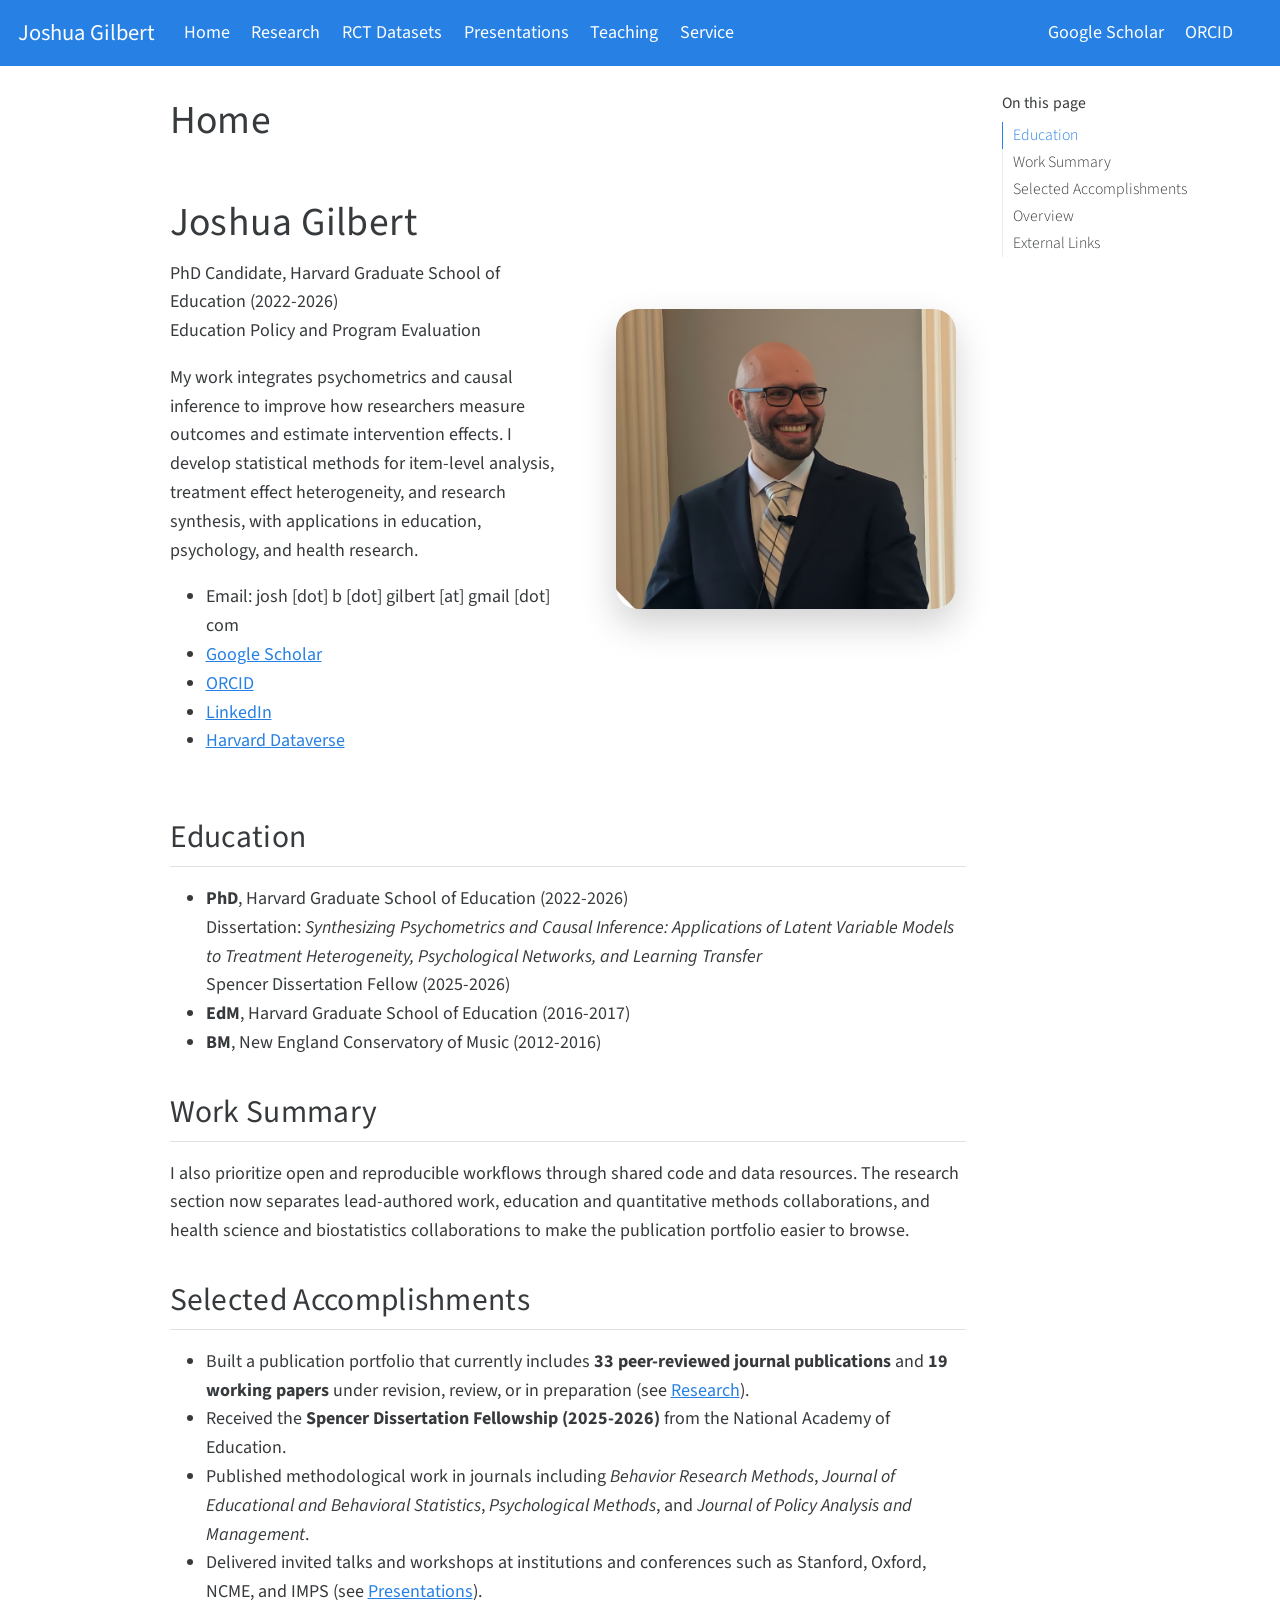
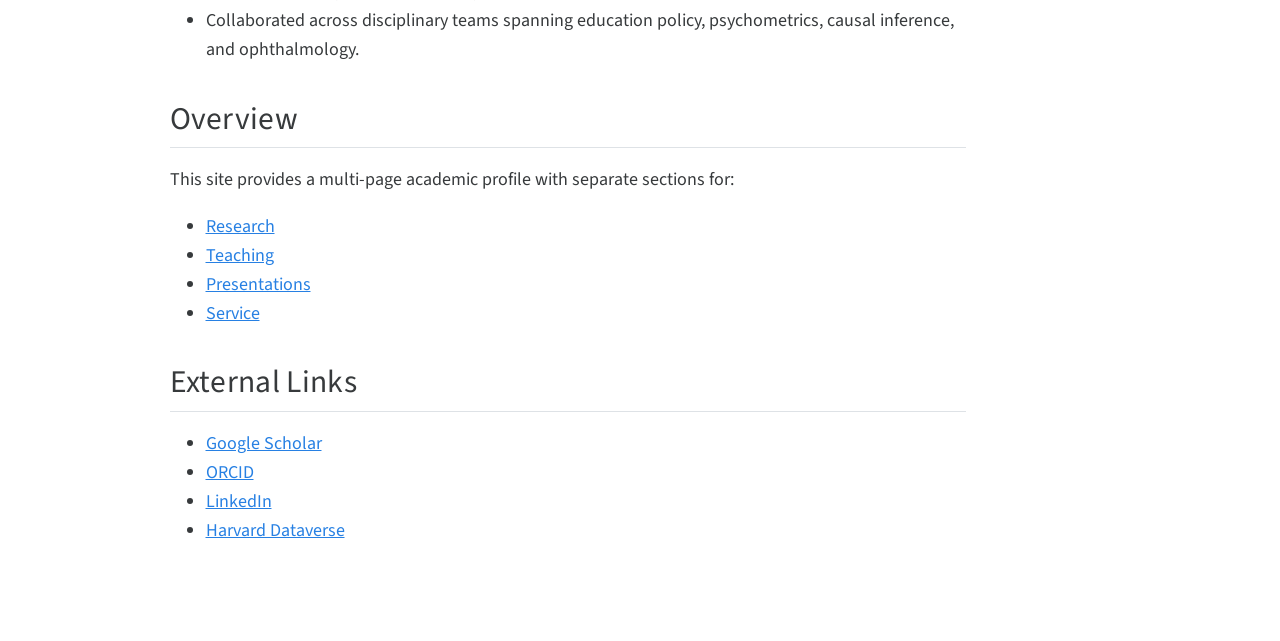
==== docs/index.html @ a5e4c6ed "Update publications page and scholar metrics" ====
<!DOCTYPE html>
<html xmlns="http://www.w3.org/1999/xhtml" lang="en" xml:lang="en"><head>

<meta charset="utf-8">
<meta name="generator" content="quarto-1.0.37">

<meta name="viewport" content="width=device-width, initial-scale=1.0, user-scalable=yes">


<title>Joshua Gilbert - Home</title>
<style>
code{white-space: pre-wrap;}
span.smallcaps{font-variant: small-caps;}
span.underline{text-decoration: underline;}
div.column{display: inline-block; vertical-align: top; width: 50%;}
div.hanging-indent{margin-left: 1.5em; text-indent: -1.5em;}
ul.task-list{list-style: none;}
</style>


<script src="site_libs/quarto-nav/quarto-nav.js"></script>
<script src="site_libs/quarto-nav/headroom.min.js"></script>
<script src="site_libs/clipboard/clipboard.min.js"></script>
<script src="site_libs/quarto-search/autocomplete.umd.js"></script>
<script src="site_libs/quarto-search/fuse.min.js"></script>
<script src="site_libs/quarto-search/quarto-search.js"></script>
<meta name="quarto:offset" content="./">
<script src="site_libs/quarto-html/quarto.js"></script>
<script src="site_libs/quarto-html/popper.min.js"></script>
<script src="site_libs/quarto-html/tippy.umd.min.js"></script>
<script src="site_libs/quarto-html/anchor.min.js"></script>
<link href="site_libs/quarto-html/tippy.css" rel="stylesheet">
<link href="site_libs/quarto-html/quarto-syntax-highlighting.css" rel="stylesheet" id="quarto-text-highlighting-styles">
<script src="site_libs/bootstrap/bootstrap.min.js"></script>
<link href="site_libs/bootstrap/bootstrap-icons.css" rel="stylesheet">
<link href="site_libs/bootstrap/bootstrap.min.css" rel="stylesheet" id="quarto-bootstrap" data-mode="light">
<script id="quarto-search-options" type="application/json">{
  "location": "navbar",
  "copy-button": false,
  "collapse-after": 3,
  "panel-placement": "end",
  "type": "overlay",
  "limit": 20,
  "language": {
    "search-no-results-text": "No results",
    "search-matching-documents-text": "matching documents",
    "search-copy-link-title": "Copy link to search",
    "search-hide-matches-text": "Hide additional matches",
    "search-more-match-text": "more match in this document",
    "search-more-matches-text": "more matches in this document",
    "search-clear-button-title": "Clear",
    "search-detached-cancel-button-title": "Cancel",
    "search-submit-button-title": "Submit"
  }
}</script>


<link rel="stylesheet" href="styles.css">
</head>

<body class="nav-fixed">

<div id="quarto-search-results"></div>
  <header id="quarto-header" class="headroom fixed-top">
    <nav class="navbar navbar-expand-lg navbar-dark ">
      <div class="navbar-container container-fluid">
      <a class="navbar-brand" href="./index.html">
    <span class="navbar-title">Joshua Gilbert</span>
  </a>
          <button class="navbar-toggler" type="button" data-bs-toggle="collapse" data-bs-target="#navbarCollapse" aria-controls="navbarCollapse" aria-expanded="false" aria-label="Toggle navigation" onclick="if (window.quartoToggleHeadroom) { window.quartoToggleHeadroom(); }">
  <span class="navbar-toggler-icon"></span>
</button>
          <div class="collapse navbar-collapse" id="navbarCollapse">
            <ul class="navbar-nav navbar-nav-scroll me-auto">
  <li class="nav-item">
    <a class="nav-link active" href="./index.html" aria-current="page">Home</a>
  </li>  
  <li class="nav-item">
    <a class="nav-link" href="./research.html">Research</a>
  </li>  
  <li class="nav-item">
    <a class="nav-link" href="./rct-datasets.html">RCT Datasets</a>
  </li>  
  <li class="nav-item">
    <a class="nav-link" href="./presentations.html">Presentations</a>
  </li>  
  <li class="nav-item">
    <a class="nav-link" href="./teaching.html">Teaching</a>
  </li>  
  <li class="nav-item">
    <a class="nav-link" href="./service.html">Service</a>
  </li>  
</ul>
            <ul class="navbar-nav navbar-nav-scroll ms-auto">
  <li class="nav-item">
    <a class="nav-link" href="https://scholar.google.com/citations?user=OCdG4IgAAAAJ&amp;hl=en">Google Scholar</a>
  </li>  
  <li class="nav-item">
    <a class="nav-link" href="https://orcid.org/0000-0003-3496-2710">ORCID</a>
  </li>  
</ul>
              <div id="quarto-search" class="" title="Search"></div>
          </div> <!-- /navcollapse -->
      </div> <!-- /container-fluid -->
    </nav>
</header>
<!-- content -->
<div id="quarto-content" class="quarto-container page-columns page-rows-contents page-layout-article page-navbar">
<!-- sidebar -->
<!-- margin-sidebar -->
    <div id="quarto-margin-sidebar" class="sidebar margin-sidebar">
        <nav id="TOC" role="doc-toc">
    <h2 id="toc-title">On this page</h2>
   
  <ul>
  <li><a href="#education" id="toc-education" class="nav-link active" data-scroll-target="#education">Education</a></li>
  <li><a href="#work-summary" id="toc-work-summary" class="nav-link" data-scroll-target="#work-summary">Work Summary</a></li>
  <li><a href="#selected-accomplishments" id="toc-selected-accomplishments" class="nav-link" data-scroll-target="#selected-accomplishments">Selected Accomplishments</a></li>
  <li><a href="#overview" id="toc-overview" class="nav-link" data-scroll-target="#overview">Overview</a></li>
  <li><a href="#external-links" id="toc-external-links" class="nav-link" data-scroll-target="#external-links">External Links</a></li>
  </ul>
</nav>
    </div>
<!-- main -->
<main class="content" id="quarto-document-content">

<header id="title-block-header" class="quarto-title-block default">
<div class="quarto-title">
<h1 class="title">Home</h1>
</div>



<div class="quarto-title-meta">

    
    
  </div>
  

</header>

<div class="home-hero">
<section id="joshua-gilbert" class="level1 home-hero-copy">
<h1>Joshua Gilbert</h1>
<p>PhD Candidate, Harvard Graduate School of Education (2022-2026)<br>
Education Policy and Program Evaluation</p>
<p>My work integrates psychometrics and causal inference to improve how researchers measure outcomes and estimate intervention effects. I develop statistical methods for item-level analysis, treatment effect heterogeneity, and research synthesis, with applications in education, psychology, and health research.</p>
<ul>
<li>Email: josh [dot] b [dot] gilbert [at] gmail [dot] com</li>
<li><a href="https://scholar.google.com/citations?user=OCdG4IgAAAAJ&amp;hl=en">Google Scholar</a></li>
<li><a href="https://orcid.org/0000-0003-3496-2710">ORCID</a></li>
<li><a href="https://www.linkedin.com/in/josh-b-gilbert/">LinkedIn</a></li>
<li><a href="https://dataverse.harvard.edu/dataverse/josh_gilbert/">Harvard Dataverse</a></li>
</ul>
</section>
<div class="home-hero-photo">
<p><img src="pictures/JG%20Headshot%202026%20AI.png" class="img-fluid" alt="Portrait of Joshua Gilbert"></p>
</div>
</div>
<section id="education" class="level2">
<h2 class="anchored" data-anchor-id="education">Education</h2>
<ul>
<li><strong>PhD</strong>, Harvard Graduate School of Education (2022-2026)<br>
Dissertation: <em>Synthesizing Psychometrics and Causal Inference: Applications of Latent Variable Models to Treatment Heterogeneity, Psychological Networks, and Learning Transfer</em><br>
Spencer Dissertation Fellow (2025-2026)</li>
<li><strong>EdM</strong>, Harvard Graduate School of Education (2016-2017)</li>
<li><strong>BM</strong>, New England Conservatory of Music (2012-2016)</li>
</ul>
</section>
<section id="work-summary" class="level2">
<h2 class="anchored" data-anchor-id="work-summary">Work Summary</h2>
<p>I also prioritize open and reproducible workflows through shared code and data resources. The research section now separates lead-authored work, education and quantitative methods collaborations, and health science and biostatistics collaborations to make the publication portfolio easier to browse.</p>
</section>
<section id="selected-accomplishments" class="level2">
<h2 class="anchored" data-anchor-id="selected-accomplishments">Selected Accomplishments</h2>
<ul>
<li>Built a publication portfolio that currently includes <strong>33 peer-reviewed journal publications</strong> and <strong>19 working papers</strong> under revision, review, or in preparation (see <a href="./research.html">Research</a>).</li>
<li>Received the <strong>Spencer Dissertation Fellowship (2025-2026)</strong> from the National Academy of Education.</li>
<li>Published methodological work in journals including <em>Behavior Research Methods</em>, <em>Journal of Educational and Behavioral Statistics</em>, <em>Psychological Methods</em>, and <em>Journal of Policy Analysis and Management</em>.</li>
<li>Delivered invited talks and workshops at institutions and conferences such as Stanford, Oxford, NCME, and IMPS (see <a href="./presentations.html">Presentations</a>).</li>
<li>Collaborated across disciplinary teams spanning education policy, psychometrics, causal inference, and ophthalmology.</li>
</ul>
</section>
<section id="overview" class="level2">
<h2 class="anchored" data-anchor-id="overview">Overview</h2>
<p>This site provides a multi-page academic profile with separate sections for:</p>
<ul>
<li><a href="./research.html">Research</a></li>
<li><a href="./teaching.html">Teaching</a></li>
<li><a href="./presentations.html">Presentations</a></li>
<li><a href="./service.html">Service</a></li>
</ul>
</section>
<section id="external-links" class="level2">
<h2 class="anchored" data-anchor-id="external-links">External Links</h2>
<ul>
<li><a href="https://scholar.google.com/citations?user=OCdG4IgAAAAJ&amp;hl=en">Google Scholar</a></li>
<li><a href="https://orcid.org/0000-0003-3496-2710">ORCID</a></li>
<li><a href="https://www.linkedin.com/in/josh-b-gilbert/">LinkedIn</a></li>
<li><a href="https://dataverse.harvard.edu/dataverse/josh_gilbert/">Harvard Dataverse</a></li>
</ul>


</section>

</main> <!-- /main -->
<script id="quarto-html-after-body" type="application/javascript">
window.document.addEventListener("DOMContentLoaded", function (event) {
  const toggleBodyColorMode = (bsSheetEl) => {
    const mode = bsSheetEl.getAttribute("data-mode");
    const bodyEl = window.document.querySelector("body");
    if (mode === "dark") {
      bodyEl.classList.add("quarto-dark");
      bodyEl.classList.remove("quarto-light");
    } else {
      bodyEl.classList.add("quarto-light");
      bodyEl.classList.remove("quarto-dark");
    }
  }
  const toggleBodyColorPrimary = () => {
    const bsSheetEl = window.document.querySelector("link#quarto-bootstrap");
    if (bsSheetEl) {
      toggleBodyColorMode(bsSheetEl);
    }
  }
  toggleBodyColorPrimary();  
  const icon = "";
  const anchorJS = new window.AnchorJS();
  anchorJS.options = {
    placement: 'right',
    icon: icon
  };
  anchorJS.add('.anchored');
  const clipboard = new window.ClipboardJS('.code-copy-button', {
    target: function(trigger) {
      return trigger.previousElementSibling;
    }
  });
  clipboard.on('success', function(e) {
    // button target
    const button = e.trigger;
    // don't keep focus
    button.blur();
    // flash "checked"
    button.classList.add('code-copy-button-checked');
    var currentTitle = button.getAttribute("title");
    button.setAttribute("title", "Copied!");
    setTimeout(function() {
      button.setAttribute("title", currentTitle);
      button.classList.remove('code-copy-button-checked');
    }, 1000);
    // clear code selection
    e.clearSelection();
  });
  function tippyHover(el, contentFn) {
    const config = {
      allowHTML: true,
      content: contentFn,
      maxWidth: 500,
      delay: 100,
      arrow: false,
      appendTo: function(el) {
          return el.parentElement;
      },
      interactive: true,
      interactiveBorder: 10,
      theme: 'quarto',
      placement: 'bottom-start'
    };
    window.tippy(el, config); 
  }
  const noterefs = window.document.querySelectorAll('a[role="doc-noteref"]');
  for (var i=0; i<noterefs.length; i++) {
    const ref = noterefs[i];
    tippyHover(ref, function() {
      let href = ref.getAttribute('href');
      try { href = new URL(href).hash; } catch {}
      const id = href.replace(/^#\/?/, "");
      const note = window.document.getElementById(id);
      return note.innerHTML;
    });
  }
  var bibliorefs = window.document.querySelectorAll('a[role="doc-biblioref"]');
  for (var i=0; i<bibliorefs.length; i++) {
    const ref = bibliorefs[i];
    const cites = ref.parentNode.getAttribute('data-cites').split(' ');
    tippyHover(ref, function() {
      var popup = window.document.createElement('div');
      cites.forEach(function(cite) {
        var citeDiv = window.document.createElement('div');
        citeDiv.classList.add('hanging-indent');
        citeDiv.classList.add('csl-entry');
        var biblioDiv = window.document.getElementById('ref-' + cite);
        if (biblioDiv) {
          citeDiv.innerHTML = biblioDiv.innerHTML;
        }
        popup.appendChild(citeDiv);
      });
      return popup.innerHTML;
    });
  }
});
</script>
</div> <!-- /content -->



</body></html>
---- docs/site_libs/quarto-html/tippy.css ----
.tippy-box[data-animation=fade][data-state=hidden]{opacity:0}[data-tippy-root]{max-width:calc(100vw - 10px)}.tippy-box{position:relative;background-color:#333;color:#fff;border-radius:4px;font-size:14px;line-height:1.4;white-space:normal;outline:0;transition-property:transform,visibility,opacity}.tippy-box[data-placement^=top]>.tippy-arrow{bottom:0}.tippy-box[data-placement^=top]>.tippy-arrow:before{bottom:-7px;left:0;border-width:8px 8px 0;border-top-color:initial;transform-origin:center top}.tippy-box[data-placement^=bottom]>.tippy-arrow{top:0}.tippy-box[data-placement^=bottom]>.tippy-arrow:before{top:-7px;left:0;border-width:0 8px 8px;border-bottom-color:initial;transform-origin:center bottom}.tippy-box[data-placement^=left]>.tippy-arrow{right:0}.tippy-box[data-placement^=left]>.tippy-arrow:before{border-width:8px 0 8px 8px;border-left-color:initial;right:-7px;transform-origin:center left}.tippy-box[data-placement^=right]>.tippy-arrow{left:0}.tippy-box[data-placement^=right]>.tippy-arrow:before{left:-7px;border-width:8px 8px 8px 0;border-right-color:initial;transform-origin:center right}.tippy-box[data-inertia][data-state=visible]{transition-timing-function:cubic-bezier(.54,1.5,.38,1.11)}.tippy-arrow{width:16px;height:16px;color:#333}.tippy-arrow:before{content:"";position:absolute;border-color:transparent;border-style:solid}.tippy-content{position:relative;padding:5px 9px;z-index:1}
---- docs/styles.css ----
body {
  line-height: 1.6;
}

h1, h2, h3 {
  letter-spacing: 0.01em;
}

.home-hero {
  display: grid;
  grid-template-columns: minmax(0, 1.6fr) minmax(240px, 360px);
  gap: 2rem;
  align-items: center;
  margin-bottom: 2.5rem;
}

.home-hero-copy h1 {
  margin-bottom: 0.75rem;
}

.home-hero-photo {
  display: flex;
  justify-content: center;
}

.home-hero-photo img {
  width: 100%;
  max-width: 340px;
  border-radius: 1.25rem;
  box-shadow: 0 16px 36px rgba(0, 0, 0, 0.18);
}

@media (max-width: 768px) {
  .home-hero {
    grid-template-columns: 1fr;
  }

  .home-hero-photo {
    order: -1;
  }
}
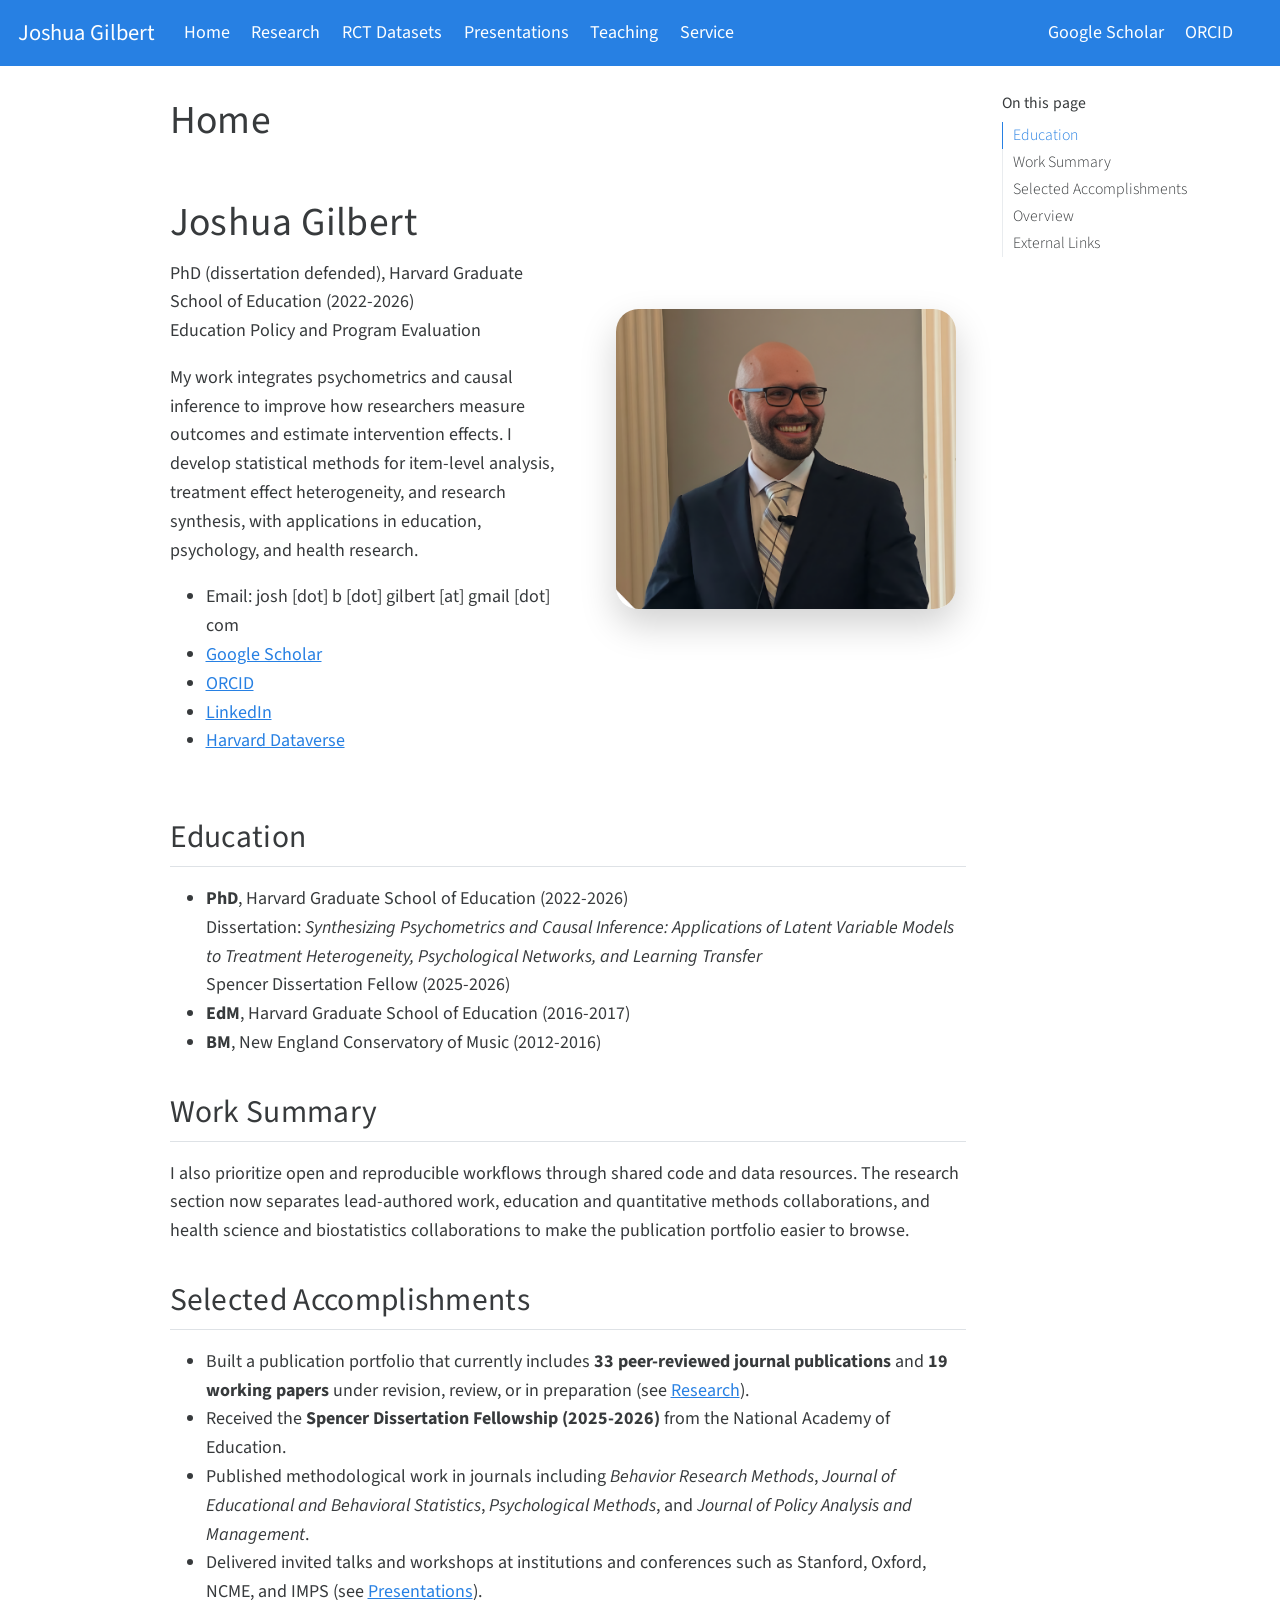
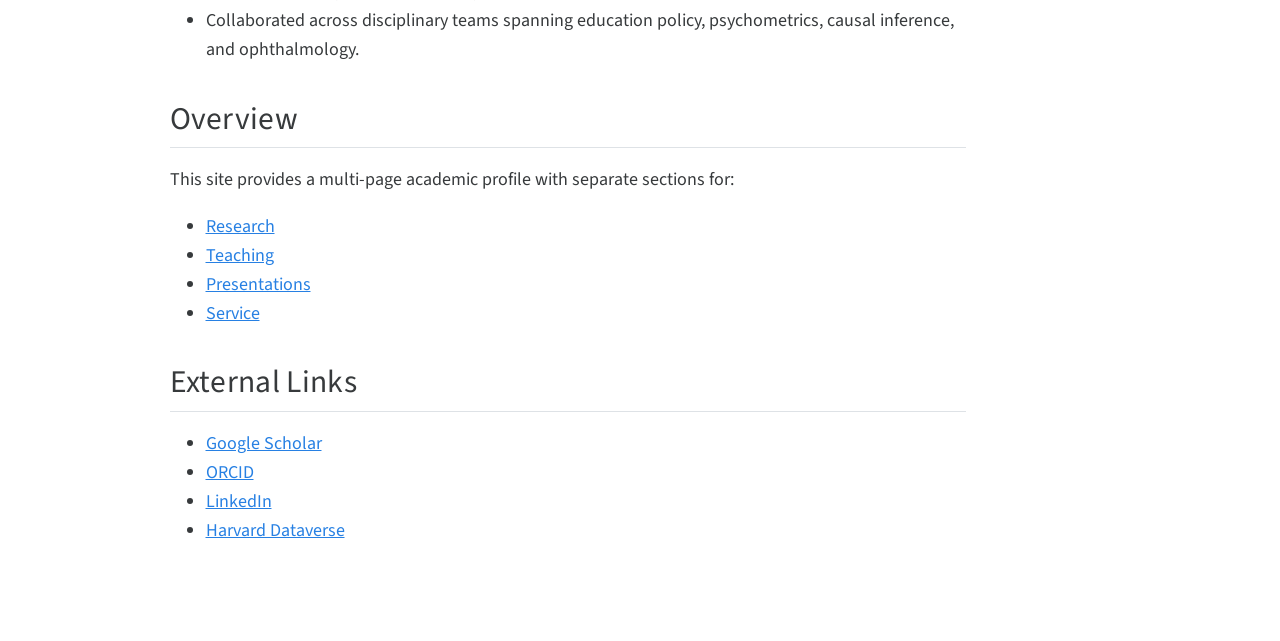
==== commit b24f9928: "Update homepage title after dissertation defense" ====
--- a/docs/index.html
+++ b/docs/index.html
@@ -143,7 +143,7 @@
 <div class="home-hero">
 <section id="joshua-gilbert" class="level1 home-hero-copy">
 <h1>Joshua Gilbert</h1>
-<p>PhD Candidate, Harvard Graduate School of Education (2022-2026)<br>
+<p>PhD (dissertation defended), Harvard Graduate School of Education (2022-2026)<br>
 Education Policy and Program Evaluation</p>
 <p>My work integrates psychometrics and causal inference to improve how researchers measure outcomes and estimate intervention effects. I develop statistical methods for item-level analysis, treatment effect heterogeneity, and research synthesis, with applications in education, psychology, and health research.</p>
 <ul>
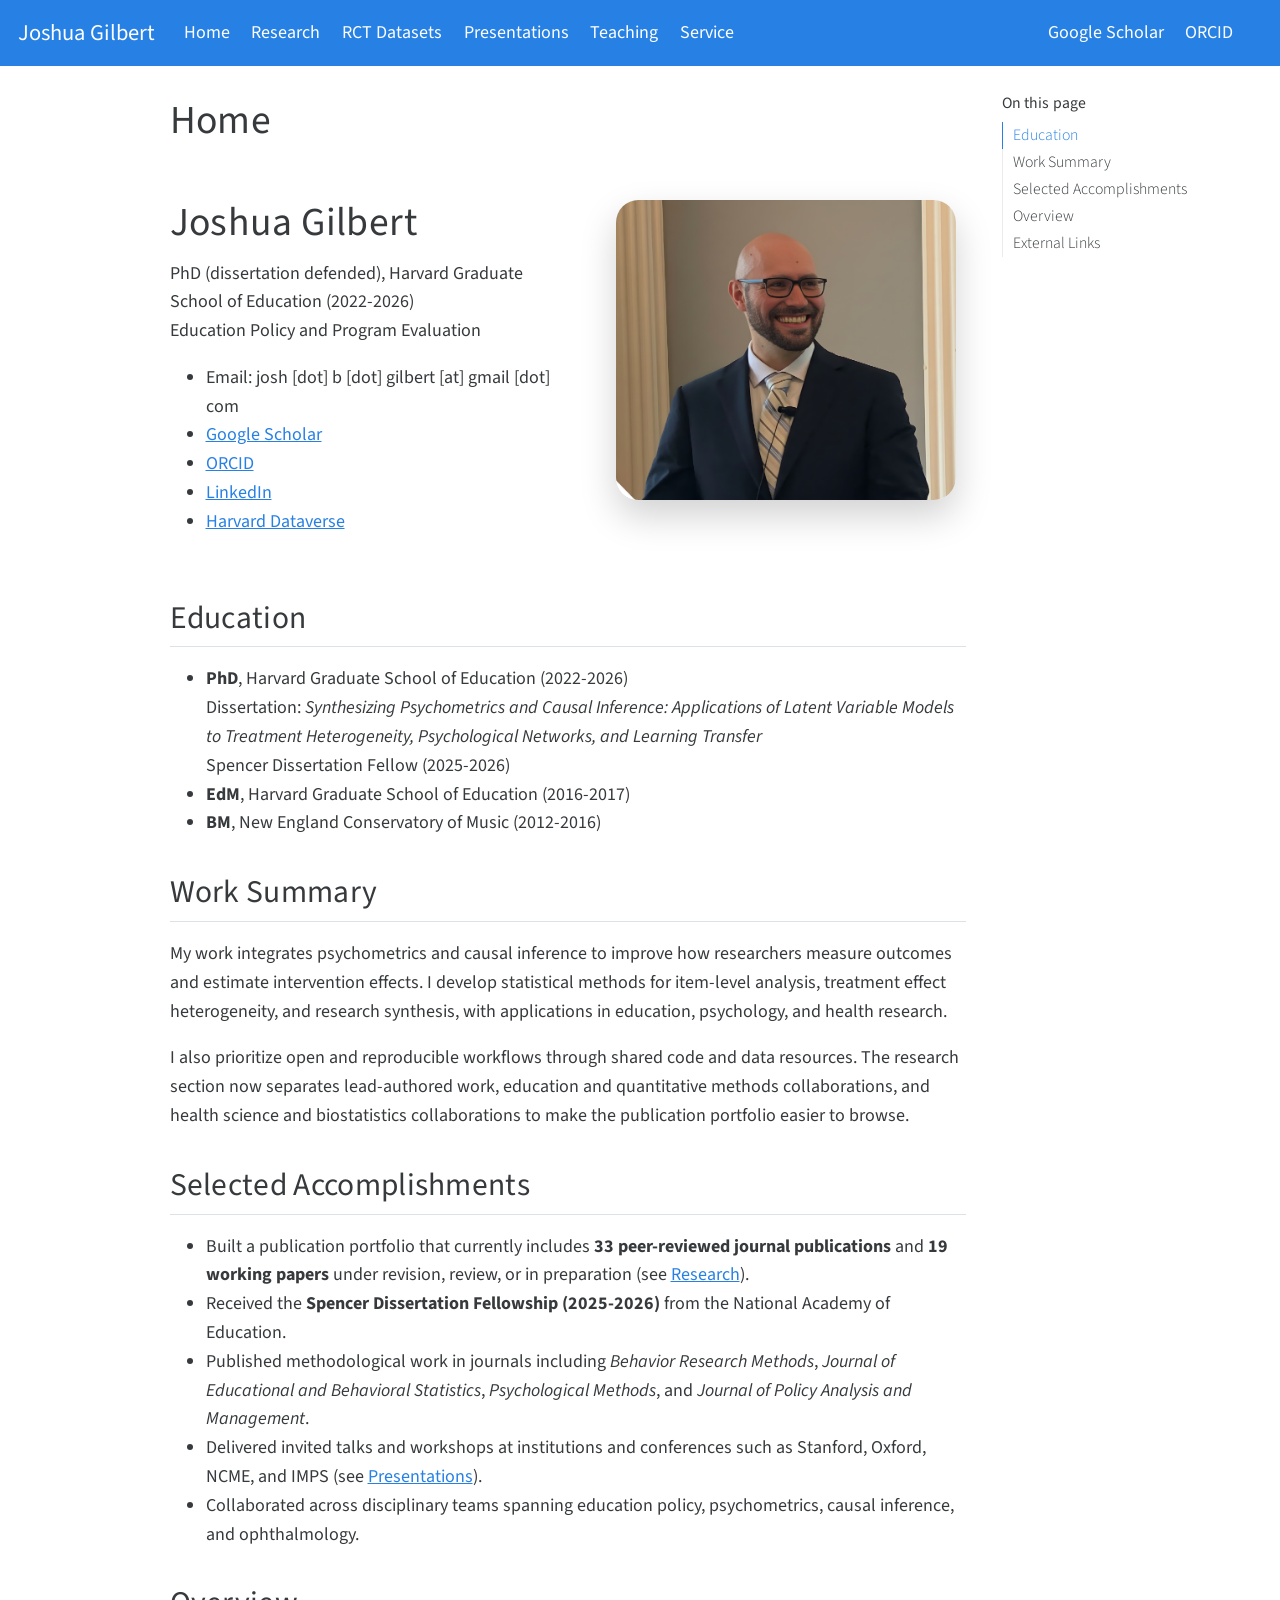
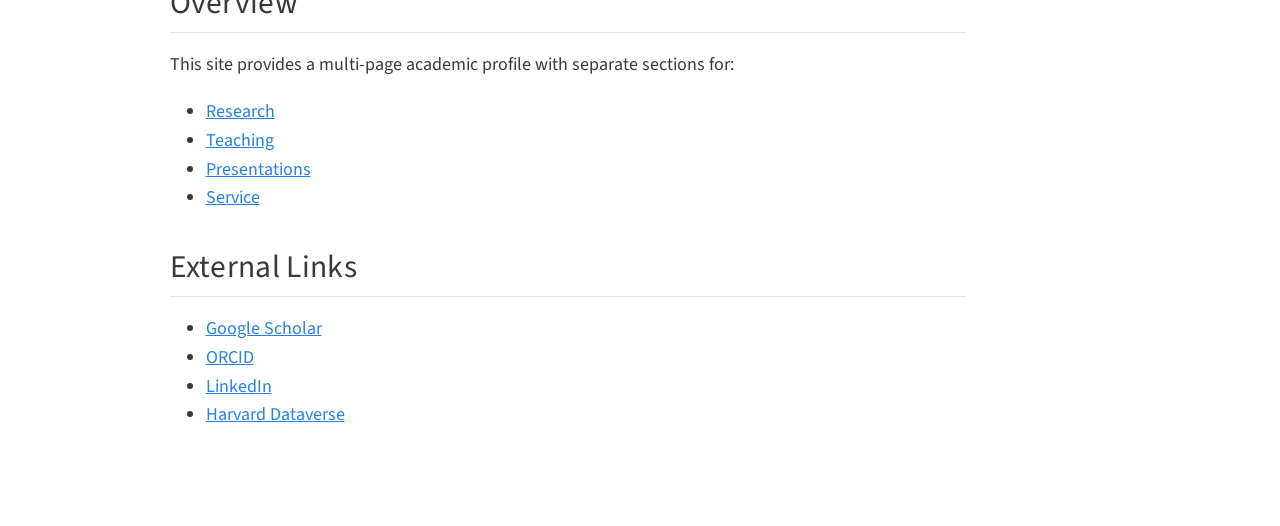
==== commit e4ca7b04: "Sync homepage and service page with CV updates" ====
--- a/docs/index.html
+++ b/docs/index.html
@@ -145,7 +145,6 @@
 <h1>Joshua Gilbert</h1>
 <p>PhD (dissertation defended), Harvard Graduate School of Education (2022-2026)<br>
 Education Policy and Program Evaluation</p>
-<p>My work integrates psychometrics and causal inference to improve how researchers measure outcomes and estimate intervention effects. I develop statistical methods for item-level analysis, treatment effect heterogeneity, and research synthesis, with applications in education, psychology, and health research.</p>
 <ul>
 <li>Email: josh [dot] b [dot] gilbert [at] gmail [dot] com</li>
 <li><a href="https://scholar.google.com/citations?user=OCdG4IgAAAAJ&amp;hl=en">Google Scholar</a></li>
@@ -170,6 +169,7 @@
 </section>
 <section id="work-summary" class="level2">
 <h2 class="anchored" data-anchor-id="work-summary">Work Summary</h2>
+<p>My work integrates psychometrics and causal inference to improve how researchers measure outcomes and estimate intervention effects. I develop statistical methods for item-level analysis, treatment effect heterogeneity, and research synthesis, with applications in education, psychology, and health research.</p>
 <p>I also prioritize open and reproducible workflows through shared code and data resources. The research section now separates lead-authored work, education and quantitative methods collaborations, and health science and biostatistics collaborations to make the publication portfolio easier to browse.</p>
 </section>
 <section id="selected-accomplishments" class="level2">
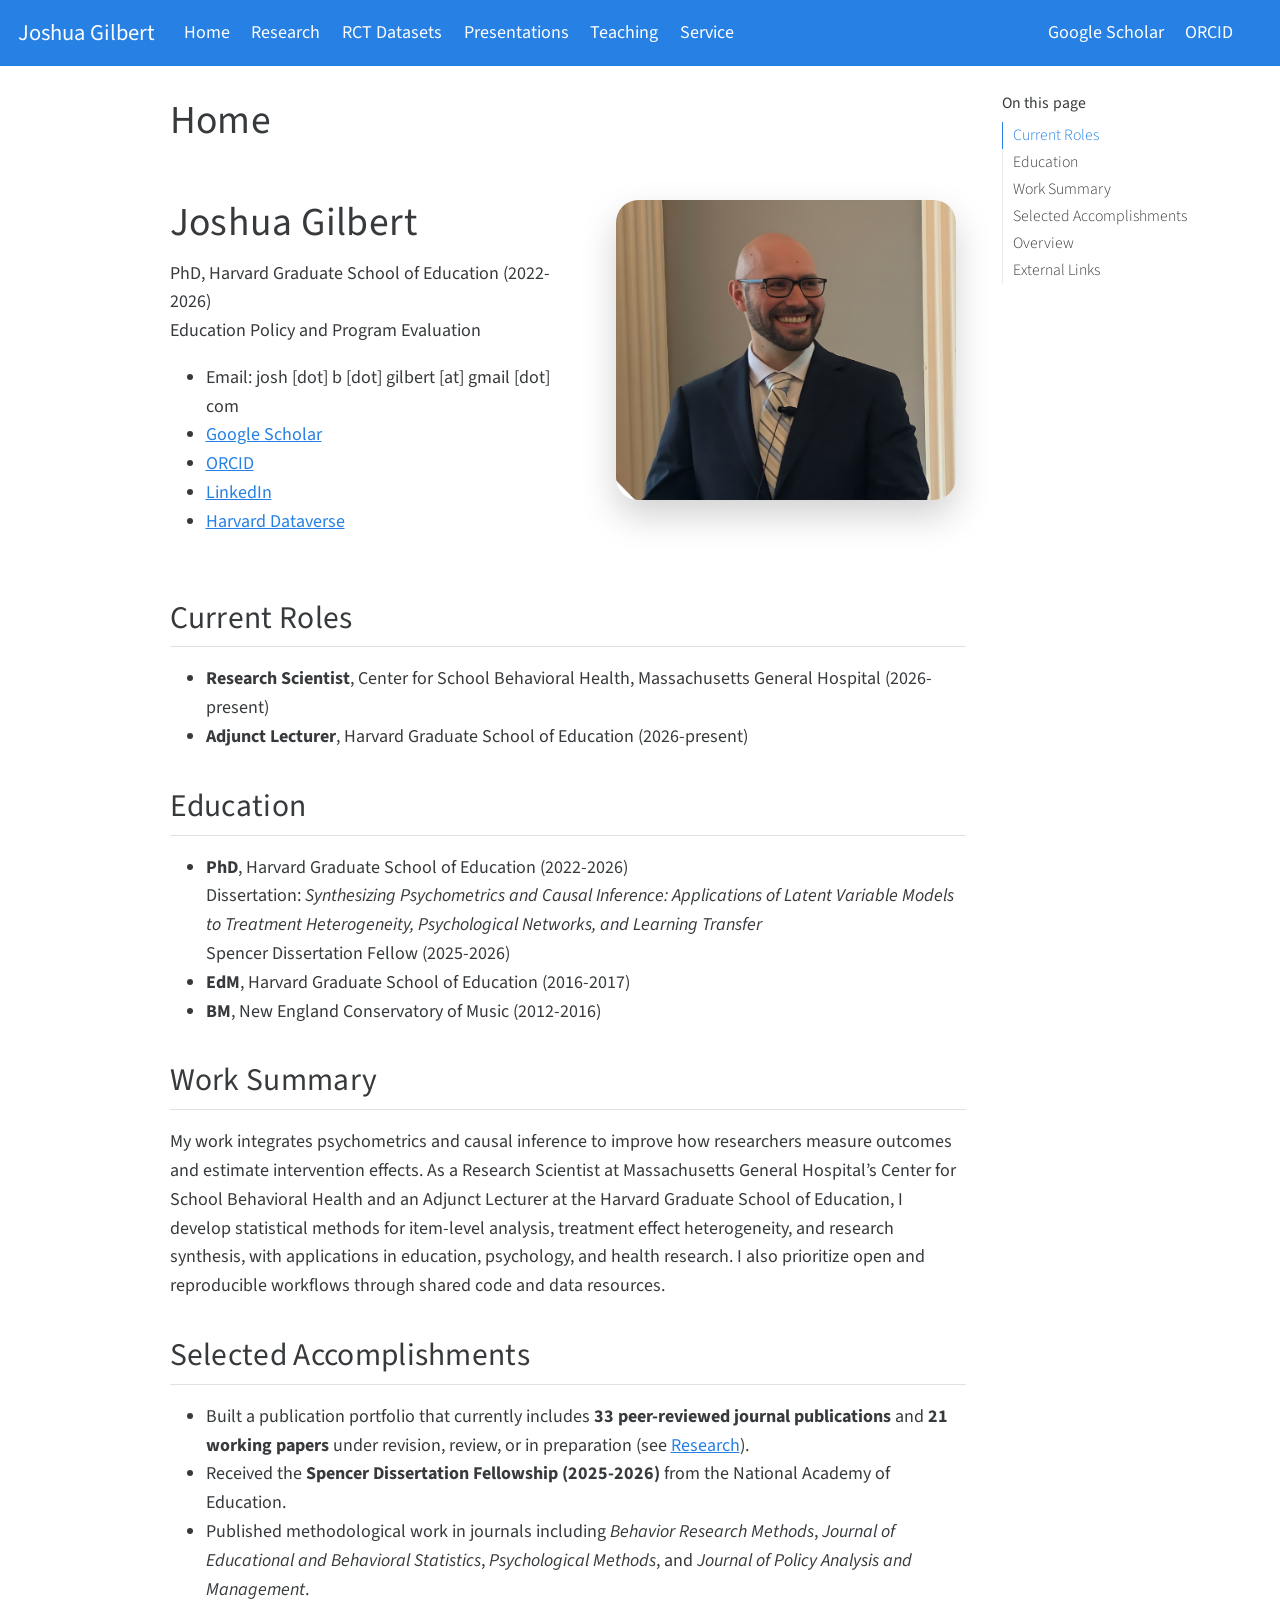
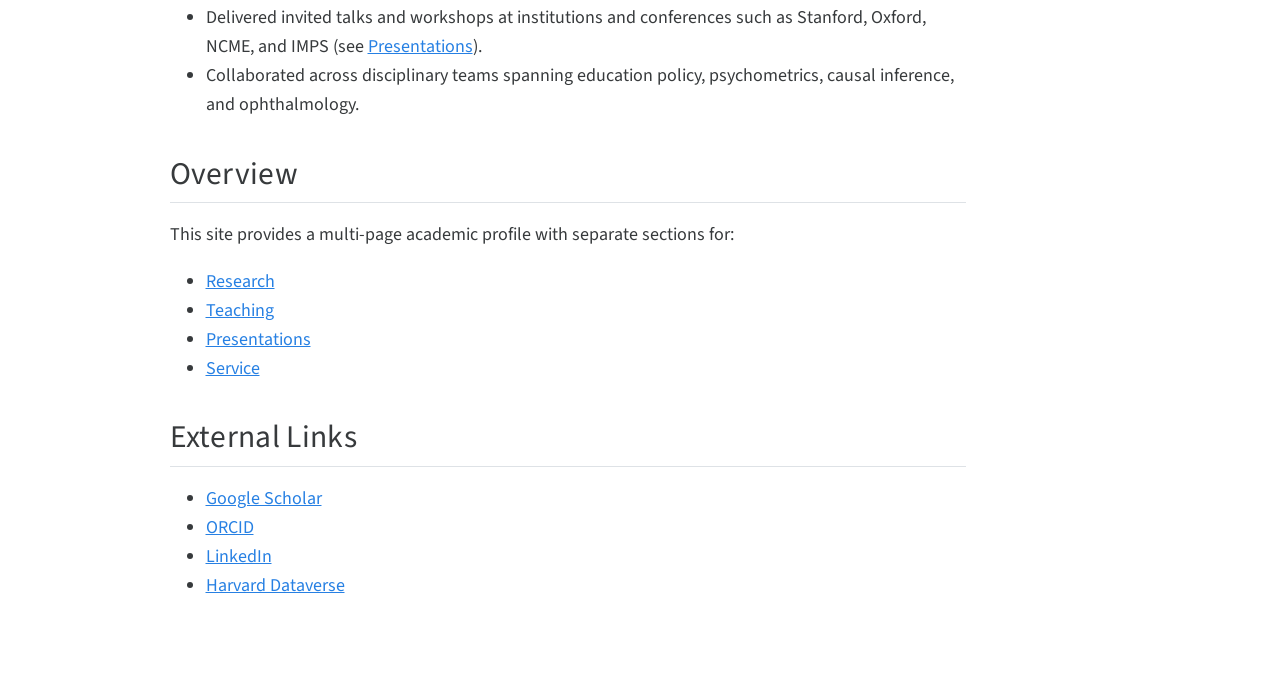
==== commit cc8d2df8: "Update website from CV changes" ====
--- a/docs/index.html
+++ b/docs/index.html
@@ -113,7 +113,8 @@
     <h2 id="toc-title">On this page</h2>
    
   <ul>
-  <li><a href="#education" id="toc-education" class="nav-link active" data-scroll-target="#education">Education</a></li>
+  <li><a href="#current-roles" id="toc-current-roles" class="nav-link active" data-scroll-target="#current-roles">Current Roles</a></li>
+  <li><a href="#education" id="toc-education" class="nav-link" data-scroll-target="#education">Education</a></li>
   <li><a href="#work-summary" id="toc-work-summary" class="nav-link" data-scroll-target="#work-summary">Work Summary</a></li>
   <li><a href="#selected-accomplishments" id="toc-selected-accomplishments" class="nav-link" data-scroll-target="#selected-accomplishments">Selected Accomplishments</a></li>
   <li><a href="#overview" id="toc-overview" class="nav-link" data-scroll-target="#overview">Overview</a></li>
@@ -143,7 +144,7 @@
 <div class="home-hero">
 <section id="joshua-gilbert" class="level1 home-hero-copy">
 <h1>Joshua Gilbert</h1>
-<p>PhD (dissertation defended), Harvard Graduate School of Education (2022-2026)<br>
+<p>PhD, Harvard Graduate School of Education (2022-2026)<br>
 Education Policy and Program Evaluation</p>
 <ul>
 <li>Email: josh [dot] b [dot] gilbert [at] gmail [dot] com</li>
@@ -157,6 +158,13 @@
 <p><img src="pictures/JG%20Headshot%202026%20AI.png" class="img-fluid" alt="Portrait of Joshua Gilbert"></p>
 </div>
 </div>
+<section id="current-roles" class="level2">
+<h2 class="anchored" data-anchor-id="current-roles">Current Roles</h2>
+<ul>
+<li><strong>Research Scientist</strong>, Center for School Behavioral Health, Massachusetts General Hospital (2026-present)</li>
+<li><strong>Adjunct Lecturer</strong>, Harvard Graduate School of Education (2026-present)</li>
+</ul>
+</section>
 <section id="education" class="level2">
 <h2 class="anchored" data-anchor-id="education">Education</h2>
 <ul>
@@ -169,13 +177,12 @@
 </section>
 <section id="work-summary" class="level2">
 <h2 class="anchored" data-anchor-id="work-summary">Work Summary</h2>
-<p>My work integrates psychometrics and causal inference to improve how researchers measure outcomes and estimate intervention effects. I develop statistical methods for item-level analysis, treatment effect heterogeneity, and research synthesis, with applications in education, psychology, and health research.</p>
-<p>I also prioritize open and reproducible workflows through shared code and data resources. The research section now separates lead-authored work, education and quantitative methods collaborations, and health science and biostatistics collaborations to make the publication portfolio easier to browse.</p>
+<p>My work integrates psychometrics and causal inference to improve how researchers measure outcomes and estimate intervention effects. As a Research Scientist at Massachusetts General Hospital’s Center for School Behavioral Health and an Adjunct Lecturer at the Harvard Graduate School of Education, I develop statistical methods for item-level analysis, treatment effect heterogeneity, and research synthesis, with applications in education, psychology, and health research. I also prioritize open and reproducible workflows through shared code and data resources.</p>
 </section>
 <section id="selected-accomplishments" class="level2">
 <h2 class="anchored" data-anchor-id="selected-accomplishments">Selected Accomplishments</h2>
 <ul>
-<li>Built a publication portfolio that currently includes <strong>33 peer-reviewed journal publications</strong> and <strong>19 working papers</strong> under revision, review, or in preparation (see <a href="./research.html">Research</a>).</li>
+<li>Built a publication portfolio that currently includes <strong>33 peer-reviewed journal publications</strong> and <strong>21 working papers</strong> under revision, review, or in preparation (see <a href="./research.html">Research</a>).</li>
 <li>Received the <strong>Spencer Dissertation Fellowship (2025-2026)</strong> from the National Academy of Education.</li>
 <li>Published methodological work in journals including <em>Behavior Research Methods</em>, <em>Journal of Educational and Behavioral Statistics</em>, <em>Psychological Methods</em>, and <em>Journal of Policy Analysis and Management</em>.</li>
 <li>Delivered invited talks and workshops at institutions and conferences such as Stanford, Oxford, NCME, and IMPS (see <a href="./presentations.html">Presentations</a>).</li>
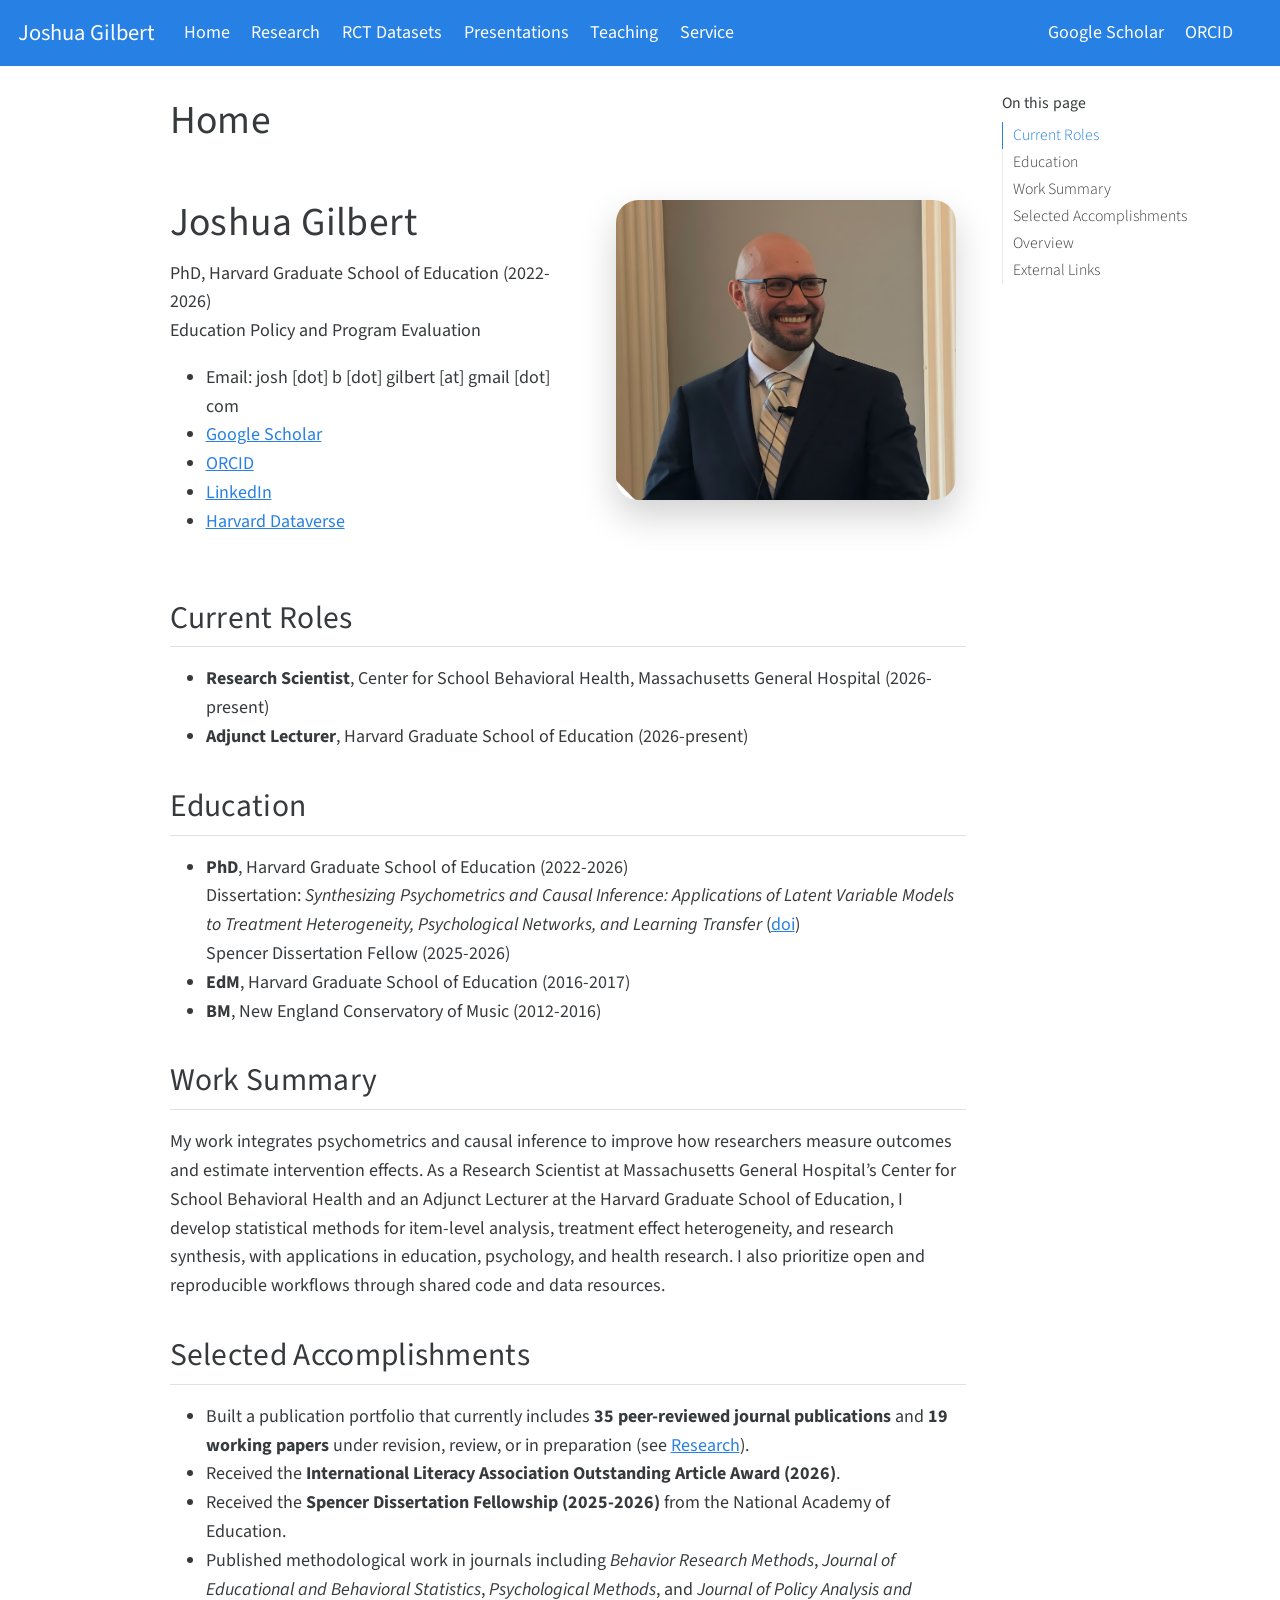
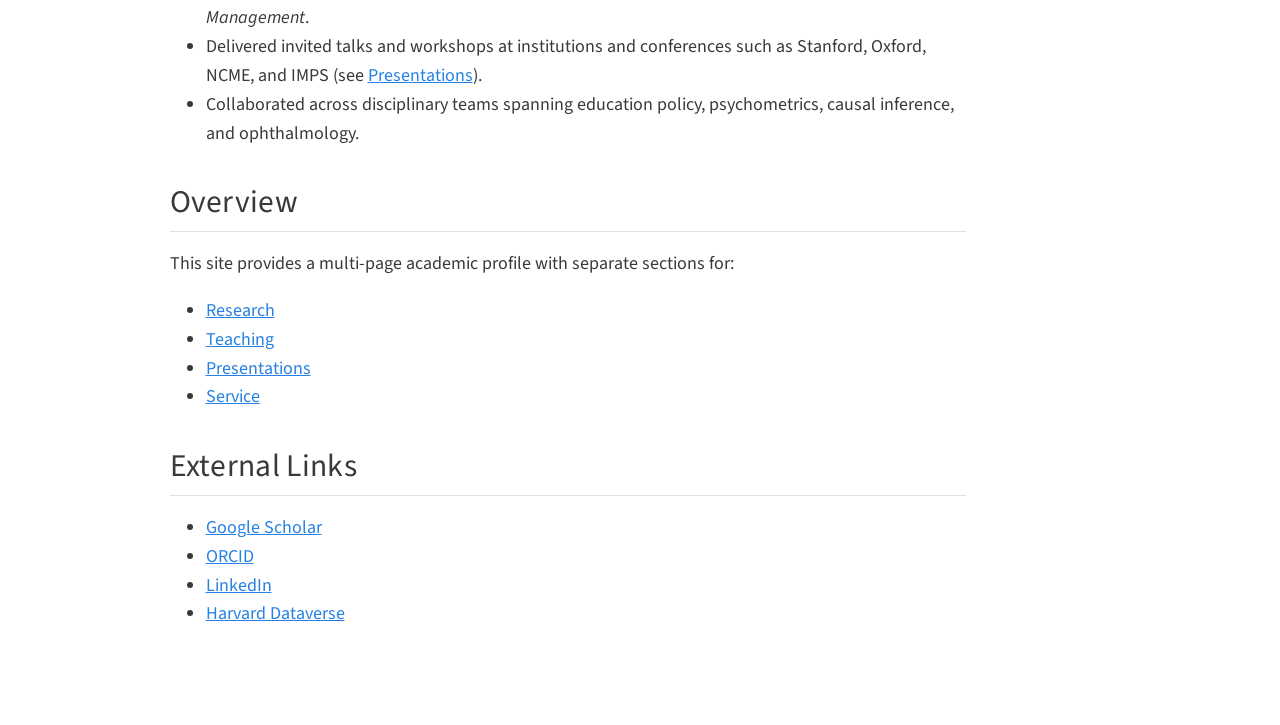
==== commit 415fbb43: "Update website from CV changes" ====
--- a/docs/index.html
+++ b/docs/index.html
@@ -169,7 +169,7 @@
 <h2 class="anchored" data-anchor-id="education">Education</h2>
 <ul>
 <li><strong>PhD</strong>, Harvard Graduate School of Education (2022-2026)<br>
-Dissertation: <em>Synthesizing Psychometrics and Causal Inference: Applications of Latent Variable Models to Treatment Heterogeneity, Psychological Networks, and Learning Transfer</em><br>
+Dissertation: <em>Synthesizing Psychometrics and Causal Inference: Applications of Latent Variable Models to Treatment Heterogeneity, Psychological Networks, and Learning Transfer</em> (<a href="https://search.proquest.com/dissertations-theses/synthesizing-psychometrics-causal-inference/docview/3351309392/se-2?accountid=11311">doi</a>)<br>
 Spencer Dissertation Fellow (2025-2026)</li>
 <li><strong>EdM</strong>, Harvard Graduate School of Education (2016-2017)</li>
 <li><strong>BM</strong>, New England Conservatory of Music (2012-2016)</li>
@@ -182,7 +182,8 @@
 <section id="selected-accomplishments" class="level2">
 <h2 class="anchored" data-anchor-id="selected-accomplishments">Selected Accomplishments</h2>
 <ul>
-<li>Built a publication portfolio that currently includes <strong>33 peer-reviewed journal publications</strong> and <strong>21 working papers</strong> under revision, review, or in preparation (see <a href="./research.html">Research</a>).</li>
+<li>Built a publication portfolio that currently includes <strong>35 peer-reviewed journal publications</strong> and <strong>19 working papers</strong> under revision, review, or in preparation (see <a href="./research.html">Research</a>).</li>
+<li>Received the <strong>International Literacy Association Outstanding Article Award (2026)</strong>.</li>
 <li>Received the <strong>Spencer Dissertation Fellowship (2025-2026)</strong> from the National Academy of Education.</li>
 <li>Published methodological work in journals including <em>Behavior Research Methods</em>, <em>Journal of Educational and Behavioral Statistics</em>, <em>Psychological Methods</em>, and <em>Journal of Policy Analysis and Management</em>.</li>
 <li>Delivered invited talks and workshops at institutions and conferences such as Stanford, Oxford, NCME, and IMPS (see <a href="./presentations.html">Presentations</a>).</li>
@@ -313,4 +314,4 @@
 
 
 
-</body></html>+</body></html>
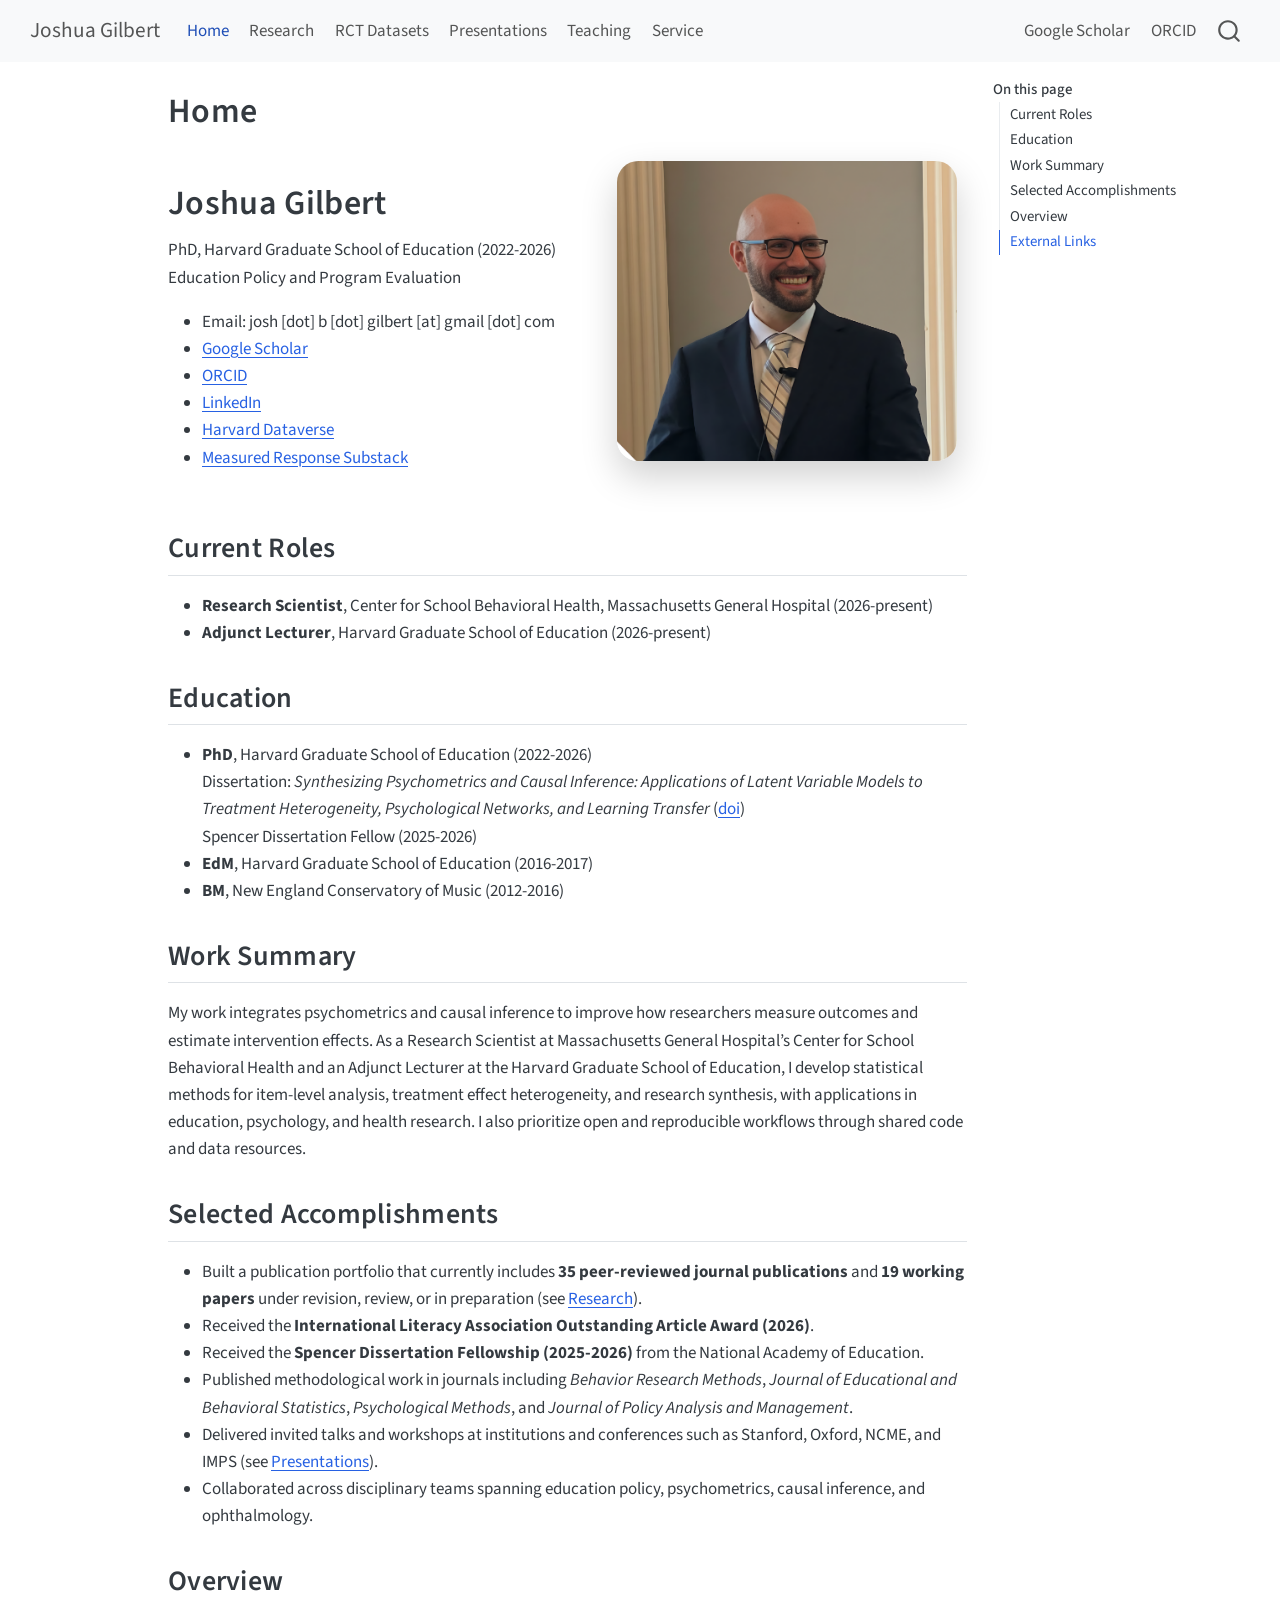
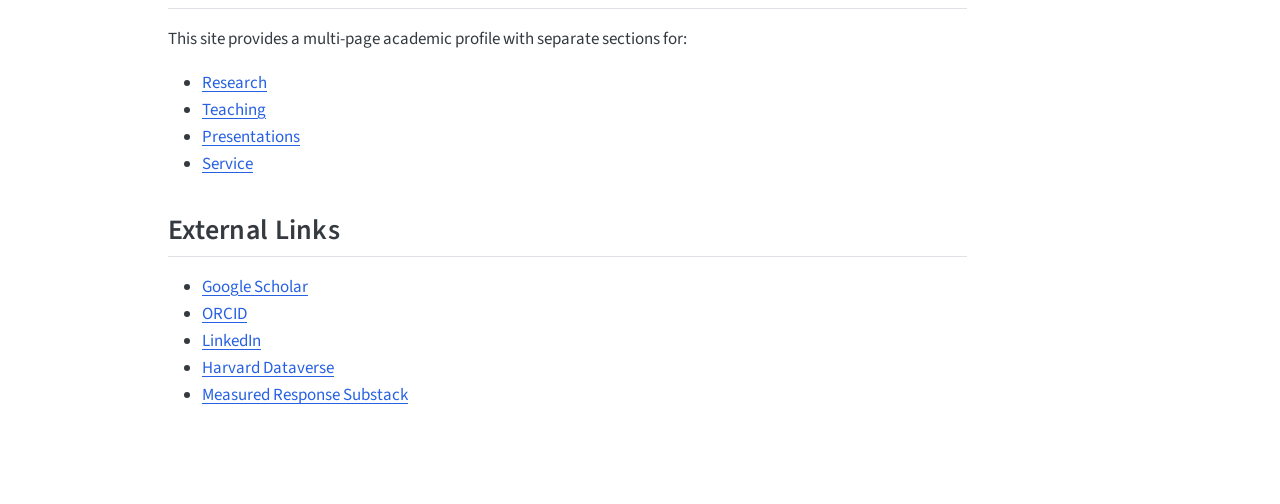
==== commit c5444082: "Update publications on website" ====
--- a/docs/index.html
+++ b/docs/index.html
@@ -2,19 +2,27 @@
 <html xmlns="http://www.w3.org/1999/xhtml" lang="en" xml:lang="en"><head>
 
 <meta charset="utf-8">
-<meta name="generator" content="quarto-1.0.37">
+<meta name="generator" content="quarto-1.9.38">
 
 <meta name="viewport" content="width=device-width, initial-scale=1.0, user-scalable=yes">
 
 
-<title>Joshua Gilbert - Home</title>
+<title>Home – Joshua Gilbert</title>
 <style>
+/* Default styles provided by pandoc.
+** See https://pandoc.org/MANUAL.html#variables-for-html for config info.
+*/
 code{white-space: pre-wrap;}
 span.smallcaps{font-variant: small-caps;}
-span.underline{text-decoration: underline;}
-div.column{display: inline-block; vertical-align: top; width: 50%;}
+div.columns{display: flex; gap: min(4vw, 1.5em);}
+div.column{flex: auto; overflow-x: auto;}
 div.hanging-indent{margin-left: 1.5em; text-indent: -1.5em;}
 ul.task-list{list-style: none;}
+ul.task-list li input[type="checkbox"] {
+  width: 0.8em;
+  margin: 0 0.8em 0.2em -1em; /* quarto-specific, see https://github.com/quarto-dev/quarto-cli/issues/4556 */ 
+  vertical-align: middle;
+}
 </style>
 
 
@@ -25,22 +33,29 @@
 <script src="site_libs/quarto-search/fuse.min.js"></script>
 <script src="site_libs/quarto-search/quarto-search.js"></script>
 <meta name="quarto:offset" content="./">
-<script src="site_libs/quarto-html/quarto.js"></script>
+<script src="site_libs/quarto-html/quarto.js" type="module"></script>
+<script src="site_libs/quarto-html/tabsets/tabsets.js" type="module"></script>
 <script src="site_libs/quarto-html/popper.min.js"></script>
 <script src="site_libs/quarto-html/tippy.umd.min.js"></script>
 <script src="site_libs/quarto-html/anchor.min.js"></script>
 <link href="site_libs/quarto-html/tippy.css" rel="stylesheet">
-<link href="site_libs/quarto-html/quarto-syntax-highlighting.css" rel="stylesheet" id="quarto-text-highlighting-styles">
+<link href="site_libs/quarto-html/quarto-syntax-highlighting-15634bcf2e68342d4ad2dfa704d543f6.css" rel="stylesheet" id="quarto-text-highlighting-styles">
 <script src="site_libs/bootstrap/bootstrap.min.js"></script>
 <link href="site_libs/bootstrap/bootstrap-icons.css" rel="stylesheet">
-<link href="site_libs/bootstrap/bootstrap.min.css" rel="stylesheet" id="quarto-bootstrap" data-mode="light">
+<link href="site_libs/bootstrap/bootstrap-158031087360bce0ff56dc785ce39e06.min.css" rel="stylesheet" append-hash="true" id="quarto-bootstrap" data-mode="light">
 <script id="quarto-search-options" type="application/json">{
   "location": "navbar",
   "copy-button": false,
   "collapse-after": 3,
   "panel-placement": "end",
   "type": "overlay",
-  "limit": 20,
+  "limit": 50,
+  "keyboard-shortcut": [
+    "f",
+    "/",
+    "s"
+  ],
+  "show-item-context": false,
   "language": {
     "search-no-results-text": "No results",
     "search-matching-documents-text": "matching documents",
@@ -49,8 +64,10 @@
     "search-more-match-text": "more match in this document",
     "search-more-matches-text": "more matches in this document",
     "search-clear-button-title": "Clear",
+    "search-text-placeholder": "",
     "search-detached-cancel-button-title": "Cancel",
-    "search-submit-button-title": "Submit"
+    "search-submit-button-title": "Submit",
+    "search-label": "Search"
   }
 }</script>
 
@@ -58,49 +75,61 @@
 <link rel="stylesheet" href="styles.css">
 </head>
 
-<body class="nav-fixed">
+<body class="nav-fixed quarto-light">
 
 <div id="quarto-search-results"></div>
   <header id="quarto-header" class="headroom fixed-top">
-    <nav class="navbar navbar-expand-lg navbar-dark ">
+    <nav class="navbar navbar-expand-lg " data-bs-theme="dark">
       <div class="navbar-container container-fluid">
-      <a class="navbar-brand" href="./index.html">
+      <div class="navbar-brand-container mx-auto">
+    <a class="navbar-brand" href="./index.html">
     <span class="navbar-title">Joshua Gilbert</span>
-  </a>
-          <button class="navbar-toggler" type="button" data-bs-toggle="collapse" data-bs-target="#navbarCollapse" aria-controls="navbarCollapse" aria-expanded="false" aria-label="Toggle navigation" onclick="if (window.quartoToggleHeadroom) { window.quartoToggleHeadroom(); }">
+    </a>
+  </div>
+            <div id="quarto-search" class="" title="Search"></div>
+          <button class="navbar-toggler" type="button" data-bs-toggle="collapse" data-bs-target="#navbarCollapse" aria-controls="navbarCollapse" role="menu" aria-expanded="false" aria-label="Toggle navigation" onclick="if (window.quartoToggleHeadroom) { window.quartoToggleHeadroom(); }">
   <span class="navbar-toggler-icon"></span>
 </button>
           <div class="collapse navbar-collapse" id="navbarCollapse">
             <ul class="navbar-nav navbar-nav-scroll me-auto">
   <li class="nav-item">
-    <a class="nav-link active" href="./index.html" aria-current="page">Home</a>
-  </li>  
-  <li class="nav-item">
-    <a class="nav-link" href="./research.html">Research</a>
-  </li>  
-  <li class="nav-item">
-    <a class="nav-link" href="./rct-datasets.html">RCT Datasets</a>
-  </li>  
-  <li class="nav-item">
-    <a class="nav-link" href="./presentations.html">Presentations</a>
-  </li>  
-  <li class="nav-item">
-    <a class="nav-link" href="./teaching.html">Teaching</a>
-  </li>  
-  <li class="nav-item">
-    <a class="nav-link" href="./service.html">Service</a>
+    <a class="nav-link active" href="./index.html" aria-current="page"> 
+<span class="menu-text">Home</span></a>
+  </li>  
+  <li class="nav-item">
+    <a class="nav-link" href="./research.html"> 
+<span class="menu-text">Research</span></a>
+  </li>  
+  <li class="nav-item">
+    <a class="nav-link" href="./rct-datasets.html"> 
+<span class="menu-text">RCT Datasets</span></a>
+  </li>  
+  <li class="nav-item">
+    <a class="nav-link" href="./presentations.html"> 
+<span class="menu-text">Presentations</span></a>
+  </li>  
+  <li class="nav-item">
+    <a class="nav-link" href="./teaching.html"> 
+<span class="menu-text">Teaching</span></a>
+  </li>  
+  <li class="nav-item">
+    <a class="nav-link" href="./service.html"> 
+<span class="menu-text">Service</span></a>
   </li>  
 </ul>
             <ul class="navbar-nav navbar-nav-scroll ms-auto">
   <li class="nav-item">
-    <a class="nav-link" href="https://scholar.google.com/citations?user=OCdG4IgAAAAJ&amp;hl=en">Google Scholar</a>
-  </li>  
-  <li class="nav-item">
-    <a class="nav-link" href="https://orcid.org/0000-0003-3496-2710">ORCID</a>
-  </li>  
-</ul>
-              <div id="quarto-search" class="" title="Search"></div>
+    <a class="nav-link" href="https://scholar.google.com/citations?user=OCdG4IgAAAAJ&amp;hl=en"> 
+<span class="menu-text">Google Scholar</span></a>
+  </li>  
+  <li class="nav-item">
+    <a class="nav-link" href="https://orcid.org/0000-0003-3496-2710"> 
+<span class="menu-text">ORCID</span></a>
+  </li>  
+</ul>
           </div> <!-- /navcollapse -->
+            <div class="quarto-navbar-tools">
+</div>
       </div> <!-- /container-fluid -->
     </nav>
 </header>
@@ -109,7 +138,7 @@
 <!-- sidebar -->
 <!-- margin-sidebar -->
     <div id="quarto-margin-sidebar" class="sidebar margin-sidebar">
-        <nav id="TOC" role="doc-toc">
+        <nav id="TOC" role="doc-toc" class="toc-active">
     <h2 id="toc-title">On this page</h2>
    
   <ul>
@@ -135,11 +164,14 @@
 <div class="quarto-title-meta">
 
     
+  
     
   </div>
   
 
+
 </header>
+
 
 <div class="home-hero">
 <section id="joshua-gilbert" class="level1 home-hero-copy">
@@ -152,10 +184,11 @@
 <li><a href="https://orcid.org/0000-0003-3496-2710">ORCID</a></li>
 <li><a href="https://www.linkedin.com/in/josh-b-gilbert/">LinkedIn</a></li>
 <li><a href="https://dataverse.harvard.edu/dataverse/josh_gilbert/">Harvard Dataverse</a></li>
+<li><a href="https://measuredresponse.substack.com">Measured Response Substack</a></li>
 </ul>
 </section>
 <div class="home-hero-photo">
-<p><img src="pictures/JG%20Headshot%202026%20AI.png" class="img-fluid" alt="Portrait of Joshua Gilbert"></p>
+<p><img src="pictures/JG Headshot 2026 AI.png" class="img-fluid" alt="Portrait of Joshua Gilbert"></p>
 </div>
 </div>
 <section id="current-roles" class="level2">
@@ -207,6 +240,7 @@
 <li><a href="https://orcid.org/0000-0003-3496-2710">ORCID</a></li>
 <li><a href="https://www.linkedin.com/in/josh-b-gilbert/">LinkedIn</a></li>
 <li><a href="https://dataverse.harvard.edu/dataverse/josh_gilbert/">Harvard Dataverse</a></li>
+<li><a href="https://measuredresponse.substack.com">Measured Response Substack</a></li>
 </ul>
 
 
@@ -214,104 +248,408 @@
 
 </main> <!-- /main -->
 <script id="quarto-html-after-body" type="application/javascript">
-window.document.addEventListener("DOMContentLoaded", function (event) {
-  const toggleBodyColorMode = (bsSheetEl) => {
-    const mode = bsSheetEl.getAttribute("data-mode");
-    const bodyEl = window.document.querySelector("body");
-    if (mode === "dark") {
-      bodyEl.classList.add("quarto-dark");
-      bodyEl.classList.remove("quarto-light");
-    } else {
-      bodyEl.classList.add("quarto-light");
-      bodyEl.classList.remove("quarto-dark");
-    }
-  }
-  const toggleBodyColorPrimary = () => {
-    const bsSheetEl = window.document.querySelector("link#quarto-bootstrap");
-    if (bsSheetEl) {
-      toggleBodyColorMode(bsSheetEl);
-    }
-  }
-  toggleBodyColorPrimary();  
-  const icon = "";
-  const anchorJS = new window.AnchorJS();
-  anchorJS.options = {
-    placement: 'right',
-    icon: icon
-  };
-  anchorJS.add('.anchored');
-  const clipboard = new window.ClipboardJS('.code-copy-button', {
-    target: function(trigger) {
-      return trigger.previousElementSibling;
+  window.document.addEventListener("DOMContentLoaded", function (event) {
+    const icon = "";
+    const anchorJS = new window.AnchorJS();
+    anchorJS.options = {
+      placement: 'right',
+      icon: icon
+    };
+    anchorJS.add('.anchored');
+    const isCodeAnnotation = (el) => {
+      for (const clz of el.classList) {
+        if (clz.startsWith('code-annotation-')) {                     
+          return true;
+        }
+      }
+      return false;
+    }
+    const onCopySuccess = function(e) {
+      // button target
+      const button = e.trigger;
+      // don't keep focus
+      button.blur();
+      // flash "checked"
+      button.classList.add('code-copy-button-checked');
+      var currentTitle = button.getAttribute("title");
+      button.setAttribute("title", "Copied!");
+      let tooltip;
+      if (window.bootstrap) {
+        button.setAttribute("data-bs-toggle", "tooltip");
+        button.setAttribute("data-bs-placement", "left");
+        button.setAttribute("data-bs-title", "Copied!");
+        tooltip = new bootstrap.Tooltip(button, 
+          { trigger: "manual", 
+            customClass: "code-copy-button-tooltip",
+            offset: [0, -8]});
+        tooltip.show();    
+      }
+      setTimeout(function() {
+        if (tooltip) {
+          tooltip.hide();
+          button.removeAttribute("data-bs-title");
+          button.removeAttribute("data-bs-toggle");
+          button.removeAttribute("data-bs-placement");
+        }
+        button.setAttribute("title", currentTitle);
+        button.classList.remove('code-copy-button-checked');
+      }, 1000);
+      // clear code selection
+      e.clearSelection();
+    }
+    const getTextToCopy = function(trigger) {
+      const outerScaffold = trigger.parentElement.cloneNode(true);
+      const codeEl = outerScaffold.querySelector('code');
+      for (const childEl of codeEl.children) {
+        if (isCodeAnnotation(childEl)) {
+          childEl.remove();
+        }
+      }
+      return codeEl.innerText;
+    }
+    const clipboard = new window.ClipboardJS('.code-copy-button:not([data-in-quarto-modal])', {
+      text: getTextToCopy
+    });
+    clipboard.on('success', onCopySuccess);
+    if (window.document.getElementById('quarto-embedded-source-code-modal')) {
+      const clipboardModal = new window.ClipboardJS('.code-copy-button[data-in-quarto-modal]', {
+        text: getTextToCopy,
+        container: window.document.getElementById('quarto-embedded-source-code-modal')
+      });
+      clipboardModal.on('success', onCopySuccess);
+    }
+      var localhostRegex = new RegExp(/^(?:http|https):\/\/localhost\:?[0-9]*\//);
+      var mailtoRegex = new RegExp(/^mailto:/);
+        var filterRegex = new RegExp('/' + window.location.host + '/');
+      var isInternal = (href) => {
+          return filterRegex.test(href) || localhostRegex.test(href) || mailtoRegex.test(href);
+      }
+      // Inspect non-navigation links and adorn them if external
+     var links = window.document.querySelectorAll('a[href]:not(.nav-link):not(.navbar-brand):not(.toc-action):not(.sidebar-link):not(.sidebar-item-toggle):not(.pagination-link):not(.no-external):not([aria-hidden]):not(.dropdown-item):not(.quarto-navigation-tool):not(.about-link)');
+      for (var i=0; i<links.length; i++) {
+        const link = links[i];
+        if (!isInternal(link.href)) {
+          // undo the damage that might have been done by quarto-nav.js in the case of
+          // links that we want to consider external
+          if (link.dataset.originalHref !== undefined) {
+            link.href = link.dataset.originalHref;
+          }
+        }
+      }
+    function tippyHover(el, contentFn, onTriggerFn, onUntriggerFn) {
+      const config = {
+        allowHTML: true,
+        maxWidth: 500,
+        delay: 100,
+        arrow: false,
+        appendTo: function(el) {
+            return el.parentElement;
+        },
+        interactive: true,
+        interactiveBorder: 10,
+        theme: 'quarto',
+        placement: 'bottom-start',
+      };
+      if (contentFn) {
+        config.content = contentFn;
+      }
+      if (onTriggerFn) {
+        config.onTrigger = onTriggerFn;
+      }
+      if (onUntriggerFn) {
+        config.onUntrigger = onUntriggerFn;
+      }
+      window.tippy(el, config); 
+    }
+    const noterefs = window.document.querySelectorAll('a[role="doc-noteref"]');
+    for (var i=0; i<noterefs.length; i++) {
+      const ref = noterefs[i];
+      tippyHover(ref, function() {
+        // use id or data attribute instead here
+        let href = ref.getAttribute('data-footnote-href') || ref.getAttribute('href');
+        try { href = new URL(href).hash; } catch {}
+        const id = href.replace(/^#\/?/, "");
+        const note = window.document.getElementById(id);
+        if (note) {
+          return note.innerHTML;
+        } else {
+          return "";
+        }
+      });
+    }
+    const xrefs = window.document.querySelectorAll('a.quarto-xref');
+    const processXRef = (id, note) => {
+      // Strip column container classes
+      const stripColumnClz = (el) => {
+        el.classList.remove("page-full", "page-columns");
+        if (el.children) {
+          for (const child of el.children) {
+            stripColumnClz(child);
+          }
+        }
+      }
+      stripColumnClz(note)
+      if (id === null || id.startsWith('sec-')) {
+        // Special case sections, only their first couple elements
+        const container = document.createElement("div");
+        if (note.children && note.children.length > 2) {
+          container.appendChild(note.children[0].cloneNode(true));
+          for (let i = 1; i < note.children.length; i++) {
+            const child = note.children[i];
+            if (child.tagName === "P" && child.innerText === "") {
+              continue;
+            } else {
+              container.appendChild(child.cloneNode(true));
+              break;
+            }
+          }
+          if (window.Quarto?.typesetMath) {
+            window.Quarto.typesetMath(container);
+          }
+          return container.innerHTML
+        } else {
+          if (window.Quarto?.typesetMath) {
+            window.Quarto.typesetMath(note);
+          }
+          return note.innerHTML;
+        }
+      } else {
+        // Remove any anchor links if they are present
+        const anchorLink = note.querySelector('a.anchorjs-link');
+        if (anchorLink) {
+          anchorLink.remove();
+        }
+        if (window.Quarto?.typesetMath) {
+          window.Quarto.typesetMath(note);
+        }
+        if (note.classList.contains("callout")) {
+          return note.outerHTML;
+        } else {
+          return note.innerHTML;
+        }
+      }
+    }
+    for (var i=0; i<xrefs.length; i++) {
+      const xref = xrefs[i];
+      tippyHover(xref, undefined, function(instance) {
+        instance.disable();
+        let url = xref.getAttribute('href');
+        let hash = undefined; 
+        if (url.startsWith('#')) {
+          hash = url;
+        } else {
+          try { hash = new URL(url).hash; } catch {}
+        }
+        if (hash) {
+          const id = hash.replace(/^#\/?/, "");
+          const note = window.document.getElementById(id);
+          if (note !== null) {
+            try {
+              const html = processXRef(id, note.cloneNode(true));
+              instance.setContent(html);
+            } finally {
+              instance.enable();
+              instance.show();
+            }
+          } else {
+            // See if we can fetch this
+            fetch(url.split('#')[0])
+            .then(res => res.text())
+            .then(html => {
+              const parser = new DOMParser();
+              const htmlDoc = parser.parseFromString(html, "text/html");
+              const note = htmlDoc.getElementById(id);
+              if (note !== null) {
+                const html = processXRef(id, note);
+                instance.setContent(html);
+              } 
+            }).finally(() => {
+              instance.enable();
+              instance.show();
+            });
+          }
+        } else {
+          // See if we can fetch a full url (with no hash to target)
+          // This is a special case and we should probably do some content thinning / targeting
+          fetch(url)
+          .then(res => res.text())
+          .then(html => {
+            const parser = new DOMParser();
+            const htmlDoc = parser.parseFromString(html, "text/html");
+            const note = htmlDoc.querySelector('main.content');
+            if (note !== null) {
+              // This should only happen for chapter cross references
+              // (since there is no id in the URL)
+              // remove the first header
+              if (note.children.length > 0 && note.children[0].tagName === "HEADER") {
+                note.children[0].remove();
+              }
+              const html = processXRef(null, note);
+              instance.setContent(html);
+            } 
+          }).finally(() => {
+            instance.enable();
+            instance.show();
+          });
+        }
+      }, function(instance) {
+      });
+    }
+        let selectedAnnoteEl;
+        const selectorForAnnotation = ( cell, annotation) => {
+          let cellAttr = 'data-code-cell="' + cell + '"';
+          let lineAttr = 'data-code-annotation="' +  annotation + '"';
+          const selector = 'span[' + cellAttr + '][' + lineAttr + ']';
+          return selector;
+        }
+        const selectCodeLines = (annoteEl) => {
+          const doc = window.document;
+          const targetCell = annoteEl.getAttribute("data-target-cell");
+          const targetAnnotation = annoteEl.getAttribute("data-target-annotation");
+          const annoteSpan = window.document.querySelector(selectorForAnnotation(targetCell, targetAnnotation));
+          const lines = annoteSpan.getAttribute("data-code-lines").split(",");
+          const lineIds = lines.map((line) => {
+            return targetCell + "-" + line;
+          })
+          let top = null;
+          let height = null;
+          let parent = null;
+          if (lineIds.length > 0) {
+              //compute the position of the single el (top and bottom and make a div)
+              const el = window.document.getElementById(lineIds[0]);
+              top = el.offsetTop;
+              height = el.offsetHeight;
+              parent = el.parentElement.parentElement;
+            if (lineIds.length > 1) {
+              const lastEl = window.document.getElementById(lineIds[lineIds.length - 1]);
+              const bottom = lastEl.offsetTop + lastEl.offsetHeight;
+              height = bottom - top;
+            }
+            if (top !== null && height !== null && parent !== null) {
+              // cook up a div (if necessary) and position it 
+              let div = window.document.getElementById("code-annotation-line-highlight");
+              if (div === null) {
+                div = window.document.createElement("div");
+                div.setAttribute("id", "code-annotation-line-highlight");
+                div.style.position = 'absolute';
+                parent.appendChild(div);
+              }
+              div.style.top = top - 2 + "px";
+              div.style.height = height + 4 + "px";
+              div.style.left = 0;
+              let gutterDiv = window.document.getElementById("code-annotation-line-highlight-gutter");
+              if (gutterDiv === null) {
+                gutterDiv = window.document.createElement("div");
+                gutterDiv.setAttribute("id", "code-annotation-line-highlight-gutter");
+                gutterDiv.style.position = 'absolute';
+                const codeCell = window.document.getElementById(targetCell);
+                const gutter = codeCell.querySelector('.code-annotation-gutter');
+                gutter.appendChild(gutterDiv);
+              }
+              gutterDiv.style.top = top - 2 + "px";
+              gutterDiv.style.height = height + 4 + "px";
+            }
+            selectedAnnoteEl = annoteEl;
+          }
+        };
+        const unselectCodeLines = () => {
+          const elementsIds = ["code-annotation-line-highlight", "code-annotation-line-highlight-gutter"];
+          elementsIds.forEach((elId) => {
+            const div = window.document.getElementById(elId);
+            if (div) {
+              div.remove();
+            }
+          });
+          selectedAnnoteEl = undefined;
+        };
+          // Handle positioning of the toggle
+      window.addEventListener(
+        "resize",
+        throttle(() => {
+          elRect = undefined;
+          if (selectedAnnoteEl) {
+            selectCodeLines(selectedAnnoteEl);
+          }
+        }, 10)
+      );
+      function throttle(fn, ms) {
+      let throttle = false;
+      let timer;
+        return (...args) => {
+          if(!throttle) { // first call gets through
+              fn.apply(this, args);
+              throttle = true;
+          } else { // all the others get throttled
+              if(timer) clearTimeout(timer); // cancel #2
+              timer = setTimeout(() => {
+                fn.apply(this, args);
+                timer = throttle = false;
+              }, ms);
+          }
+        };
+      }
+        // Attach click handler to the DT
+        const annoteDls = window.document.querySelectorAll('dt[data-target-cell]');
+        for (const annoteDlNode of annoteDls) {
+          annoteDlNode.addEventListener('click', (event) => {
+            const clickedEl = event.target;
+            if (clickedEl !== selectedAnnoteEl) {
+              unselectCodeLines();
+              const activeEl = window.document.querySelector('dt[data-target-cell].code-annotation-active');
+              if (activeEl) {
+                activeEl.classList.remove('code-annotation-active');
+              }
+              selectCodeLines(clickedEl);
+              clickedEl.classList.add('code-annotation-active');
+            } else {
+              // Unselect the line
+              unselectCodeLines();
+              clickedEl.classList.remove('code-annotation-active');
+            }
+          });
+        }
+    const findCites = (el) => {
+      const parentEl = el.parentElement;
+      if (parentEl) {
+        const cites = parentEl.dataset.cites;
+        if (cites) {
+          return {
+            el,
+            cites: cites.split(' ')
+          };
+        } else {
+          return findCites(el.parentElement)
+        }
+      } else {
+        return undefined;
+      }
+    };
+    var bibliorefs = window.document.querySelectorAll('a[role="doc-biblioref"]');
+    for (var i=0; i<bibliorefs.length; i++) {
+      const ref = bibliorefs[i];
+      const citeInfo = findCites(ref);
+      if (citeInfo) {
+        tippyHover(citeInfo.el, function() {
+          var popup = window.document.createElement('div');
+          citeInfo.cites.forEach(function(cite) {
+            var citeDiv = window.document.createElement('div');
+            citeDiv.classList.add('hanging-indent');
+            citeDiv.classList.add('csl-entry');
+            var biblioDiv = window.document.getElementById('ref-' + cite);
+            if (biblioDiv) {
+              citeDiv.innerHTML = biblioDiv.innerHTML;
+            }
+            popup.appendChild(citeDiv);
+          });
+          return popup.innerHTML;
+        });
+      }
     }
   });
-  clipboard.on('success', function(e) {
-    // button target
-    const button = e.trigger;
-    // don't keep focus
-    button.blur();
-    // flash "checked"
-    button.classList.add('code-copy-button-checked');
-    var currentTitle = button.getAttribute("title");
-    button.setAttribute("title", "Copied!");
-    setTimeout(function() {
-      button.setAttribute("title", currentTitle);
-      button.classList.remove('code-copy-button-checked');
-    }, 1000);
-    // clear code selection
-    e.clearSelection();
-  });
-  function tippyHover(el, contentFn) {
-    const config = {
-      allowHTML: true,
-      content: contentFn,
-      maxWidth: 500,
-      delay: 100,
-      arrow: false,
-      appendTo: function(el) {
-          return el.parentElement;
-      },
-      interactive: true,
-      interactiveBorder: 10,
-      theme: 'quarto',
-      placement: 'bottom-start'
-    };
-    window.tippy(el, config); 
-  }
-  const noterefs = window.document.querySelectorAll('a[role="doc-noteref"]');
-  for (var i=0; i<noterefs.length; i++) {
-    const ref = noterefs[i];
-    tippyHover(ref, function() {
-      let href = ref.getAttribute('href');
-      try { href = new URL(href).hash; } catch {}
-      const id = href.replace(/^#\/?/, "");
-      const note = window.document.getElementById(id);
-      return note.innerHTML;
-    });
-  }
-  var bibliorefs = window.document.querySelectorAll('a[role="doc-biblioref"]');
-  for (var i=0; i<bibliorefs.length; i++) {
-    const ref = bibliorefs[i];
-    const cites = ref.parentNode.getAttribute('data-cites').split(' ');
-    tippyHover(ref, function() {
-      var popup = window.document.createElement('div');
-      cites.forEach(function(cite) {
-        var citeDiv = window.document.createElement('div');
-        citeDiv.classList.add('hanging-indent');
-        citeDiv.classList.add('csl-entry');
-        var biblioDiv = window.document.getElementById('ref-' + cite);
-        if (biblioDiv) {
-          citeDiv.innerHTML = biblioDiv.innerHTML;
-        }
-        popup.appendChild(citeDiv);
-      });
-      return popup.innerHTML;
-    });
-  }
-});
-</script>
+  </script>
 </div> <!-- /content -->
 
 
 
-</body></html>
+
+</body></html>
--- a/docs/site_libs/quarto-html/quarto-syntax-highlighting-15634bcf2e68342d4ad2dfa704d543f6.css
+++ b/docs/site_libs/quarto-html/quarto-syntax-highlighting-15634bcf2e68342d4ad2dfa704d543f6.css
@@ -0,0 +1,236 @@
+/* quarto syntax highlight colors */
+:root {
+  --quarto-hl-ot-color: #003B4F;
+  --quarto-hl-at-color: #657422;
+  --quarto-hl-ss-color: #20794D;
+  --quarto-hl-an-color: #5E5E5E;
+  --quarto-hl-fu-color: #4758AB;
+  --quarto-hl-st-color: #20794D;
+  --quarto-hl-cf-color: #003B4F;
+  --quarto-hl-op-color: #5E5E5E;
+  --quarto-hl-er-color: #AD0000;
+  --quarto-hl-bn-color: #AD0000;
+  --quarto-hl-al-color: #AD0000;
+  --quarto-hl-va-color: #111111;
+  --quarto-hl-bu-color: inherit;
+  --quarto-hl-ex-color: inherit;
+  --quarto-hl-pp-color: #AD0000;
+  --quarto-hl-in-color: #5E5E5E;
+  --quarto-hl-vs-color: #20794D;
+  --quarto-hl-wa-color: #5E5E5E;
+  --quarto-hl-do-color: #5E5E5E;
+  --quarto-hl-im-color: #00769E;
+  --quarto-hl-ch-color: #20794D;
+  --quarto-hl-dt-color: #AD0000;
+  --quarto-hl-fl-color: #AD0000;
+  --quarto-hl-co-color: #5E5E5E;
+  --quarto-hl-cv-color: #5E5E5E;
+  --quarto-hl-cn-color: #8f5902;
+  --quarto-hl-sc-color: #5E5E5E;
+  --quarto-hl-dv-color: #AD0000;
+  --quarto-hl-kw-color: #003B4F;
+}
+
+/* other quarto variables */
+:root {
+  --quarto-font-monospace: SFMono-Regular, Menlo, Monaco, Consolas, "Liberation Mono", "Courier New", monospace;
+}
+
+/* syntax highlight based on Pandoc's rules */
+pre > code.sourceCode > span {
+  color: #003B4F;
+}
+
+code.sourceCode > span {
+  color: #003B4F;
+}
+
+div.sourceCode,
+div.sourceCode pre.sourceCode {
+  color: #003B4F;
+}
+
+/* Normal */
+code span {
+  color: #003B4F;
+}
+
+/* Alert */
+code span.al {
+  color: #AD0000;
+  font-style: inherit;
+}
+
+/* Annotation */
+code span.an {
+  color: #5E5E5E;
+  font-style: inherit;
+}
+
+/* Attribute */
+code span.at {
+  color: #657422;
+  font-style: inherit;
+}
+
+/* BaseN */
+code span.bn {
+  color: #AD0000;
+  font-style: inherit;
+}
+
+/* BuiltIn */
+code span.bu {
+  font-style: inherit;
+}
+
+/* ControlFlow */
+code span.cf {
+  color: #003B4F;
+  font-weight: bold;
+  font-style: inherit;
+}
+
+/* Char */
+code span.ch {
+  color: #20794D;
+  font-style: inherit;
+}
+
+/* Constant */
+code span.cn {
+  color: #8f5902;
+  font-style: inherit;
+}
+
+/* Comment */
+code span.co {
+  color: #5E5E5E;
+  font-style: inherit;
+}
+
+/* CommentVar */
+code span.cv {
+  color: #5E5E5E;
+  font-style: italic;
+}
+
+/* Documentation */
+code span.do {
+  color: #5E5E5E;
+  font-style: italic;
+}
+
+/* DataType */
+code span.dt {
+  color: #AD0000;
+  font-style: inherit;
+}
+
+/* DecVal */
+code span.dv {
+  color: #AD0000;
+  font-style: inherit;
+}
+
+/* Error */
+code span.er {
+  color: #AD0000;
+  font-style: inherit;
+}
+
+/* Extension */
+code span.ex {
+  font-style: inherit;
+}
+
+/* Float */
+code span.fl {
+  color: #AD0000;
+  font-style: inherit;
+}
+
+/* Function */
+code span.fu {
+  color: #4758AB;
+  font-style: inherit;
+}
+
+/* Import */
+code span.im {
+  color: #00769E;
+  font-style: inherit;
+}
+
+/* Information */
+code span.in {
+  color: #5E5E5E;
+  font-style: inherit;
+}
+
+/* Keyword */
+code span.kw {
+  color: #003B4F;
+  font-weight: bold;
+  font-style: inherit;
+}
+
+/* Operator */
+code span.op {
+  color: #5E5E5E;
+  font-style: inherit;
+}
+
+/* Other */
+code span.ot {
+  color: #003B4F;
+  font-style: inherit;
+}
+
+/* Preprocessor */
+code span.pp {
+  color: #AD0000;
+  font-style: inherit;
+}
+
+/* SpecialChar */
+code span.sc {
+  color: #5E5E5E;
+  font-style: inherit;
+}
+
+/* SpecialString */
+code span.ss {
+  color: #20794D;
+  font-style: inherit;
+}
+
+/* String */
+code span.st {
+  color: #20794D;
+  font-style: inherit;
+}
+
+/* Variable */
+code span.va {
+  color: #111111;
+  font-style: inherit;
+}
+
+/* VerbatimString */
+code span.vs {
+  color: #20794D;
+  font-style: inherit;
+}
+
+/* Warning */
+code span.wa {
+  color: #5E5E5E;
+  font-style: italic;
+}
+
+.prevent-inlining {
+  content: "</";
+}
+
+/*# sourceMappingURL=f23921c56f73e400b49028c9186a1aa0.css.map */
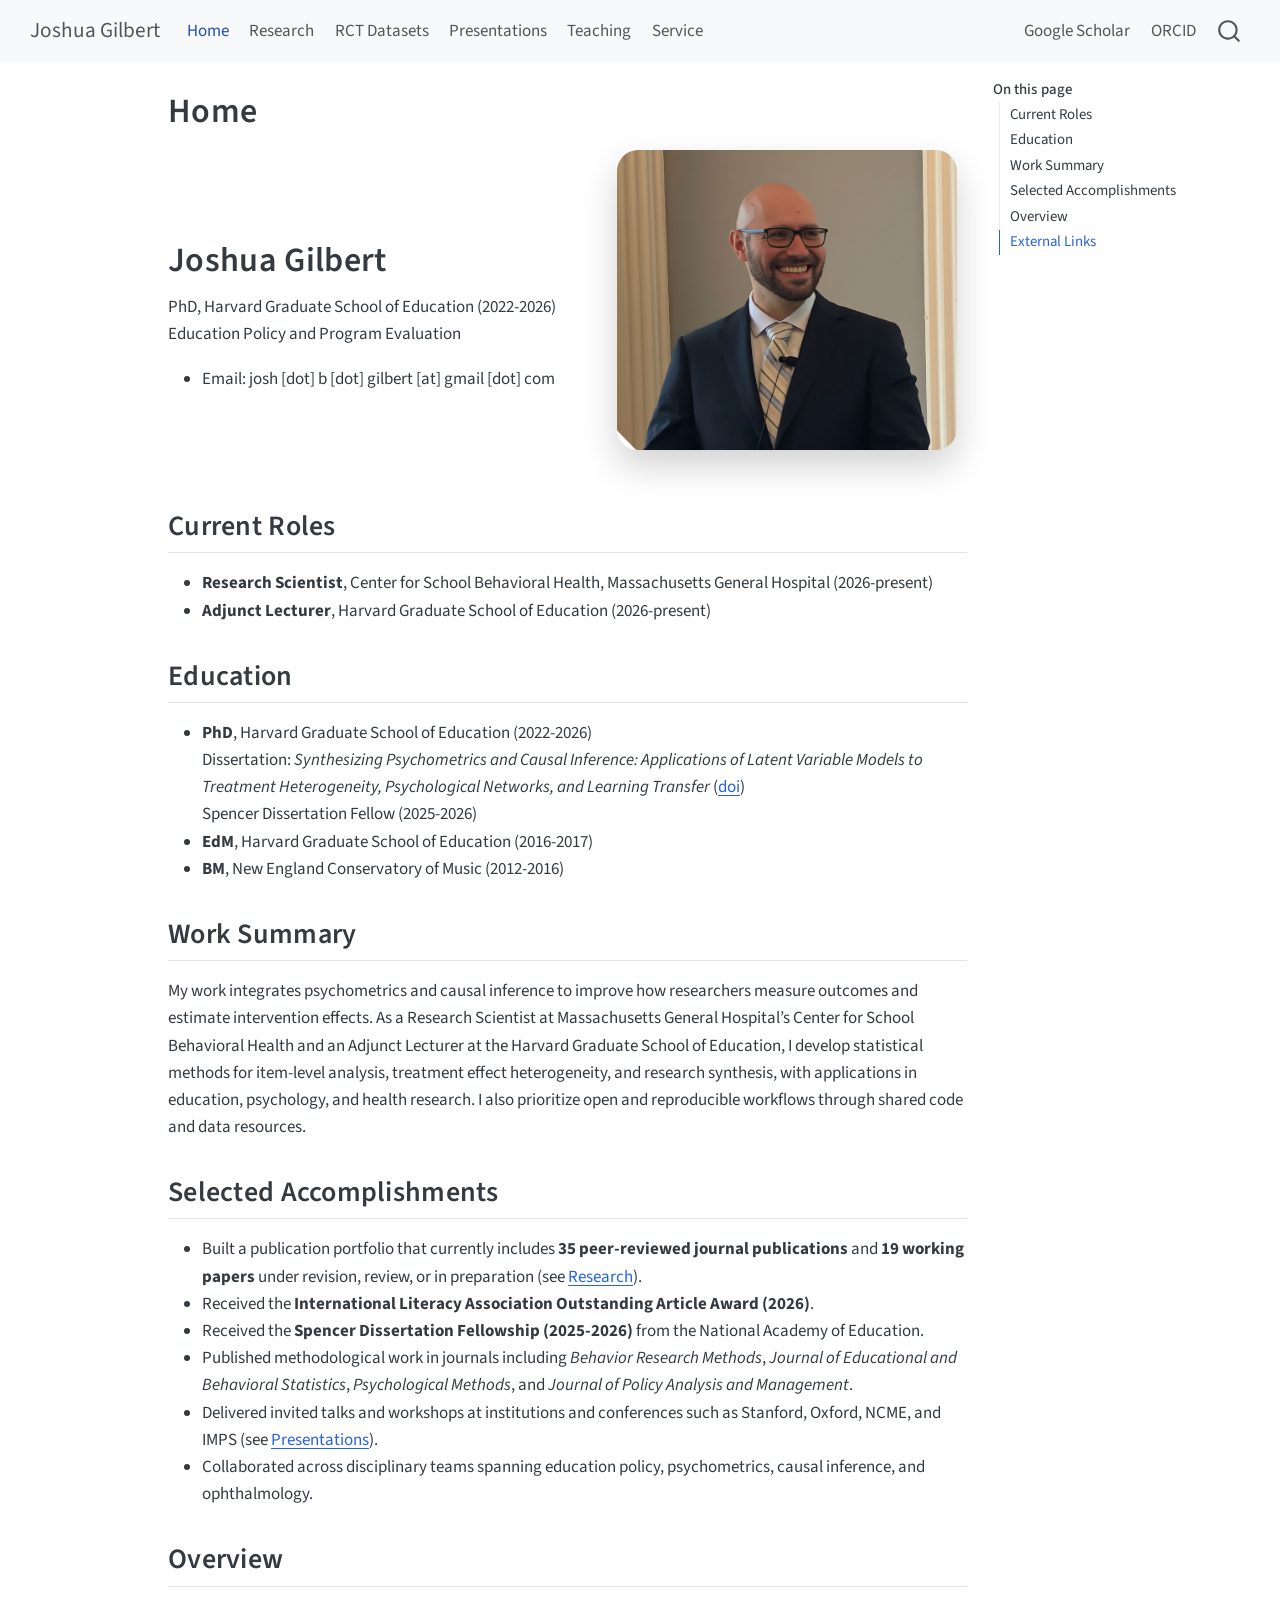
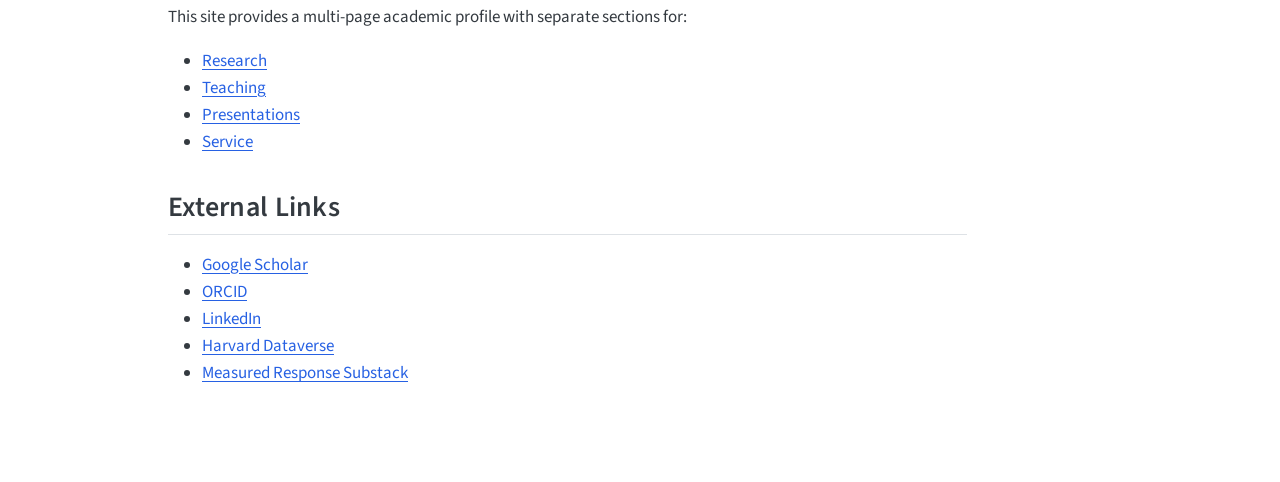
==== commit 2de41dc1: "Remove duplicate homepage links" ====
--- a/docs/index.html
+++ b/docs/index.html
@@ -180,11 +180,6 @@
 Education Policy and Program Evaluation</p>
 <ul>
 <li>Email: josh [dot] b [dot] gilbert [at] gmail [dot] com</li>
-<li><a href="https://scholar.google.com/citations?user=OCdG4IgAAAAJ&amp;hl=en">Google Scholar</a></li>
-<li><a href="https://orcid.org/0000-0003-3496-2710">ORCID</a></li>
-<li><a href="https://www.linkedin.com/in/josh-b-gilbert/">LinkedIn</a></li>
-<li><a href="https://dataverse.harvard.edu/dataverse/josh_gilbert/">Harvard Dataverse</a></li>
-<li><a href="https://measuredresponse.substack.com">Measured Response Substack</a></li>
 </ul>
 </section>
 <div class="home-hero-photo">
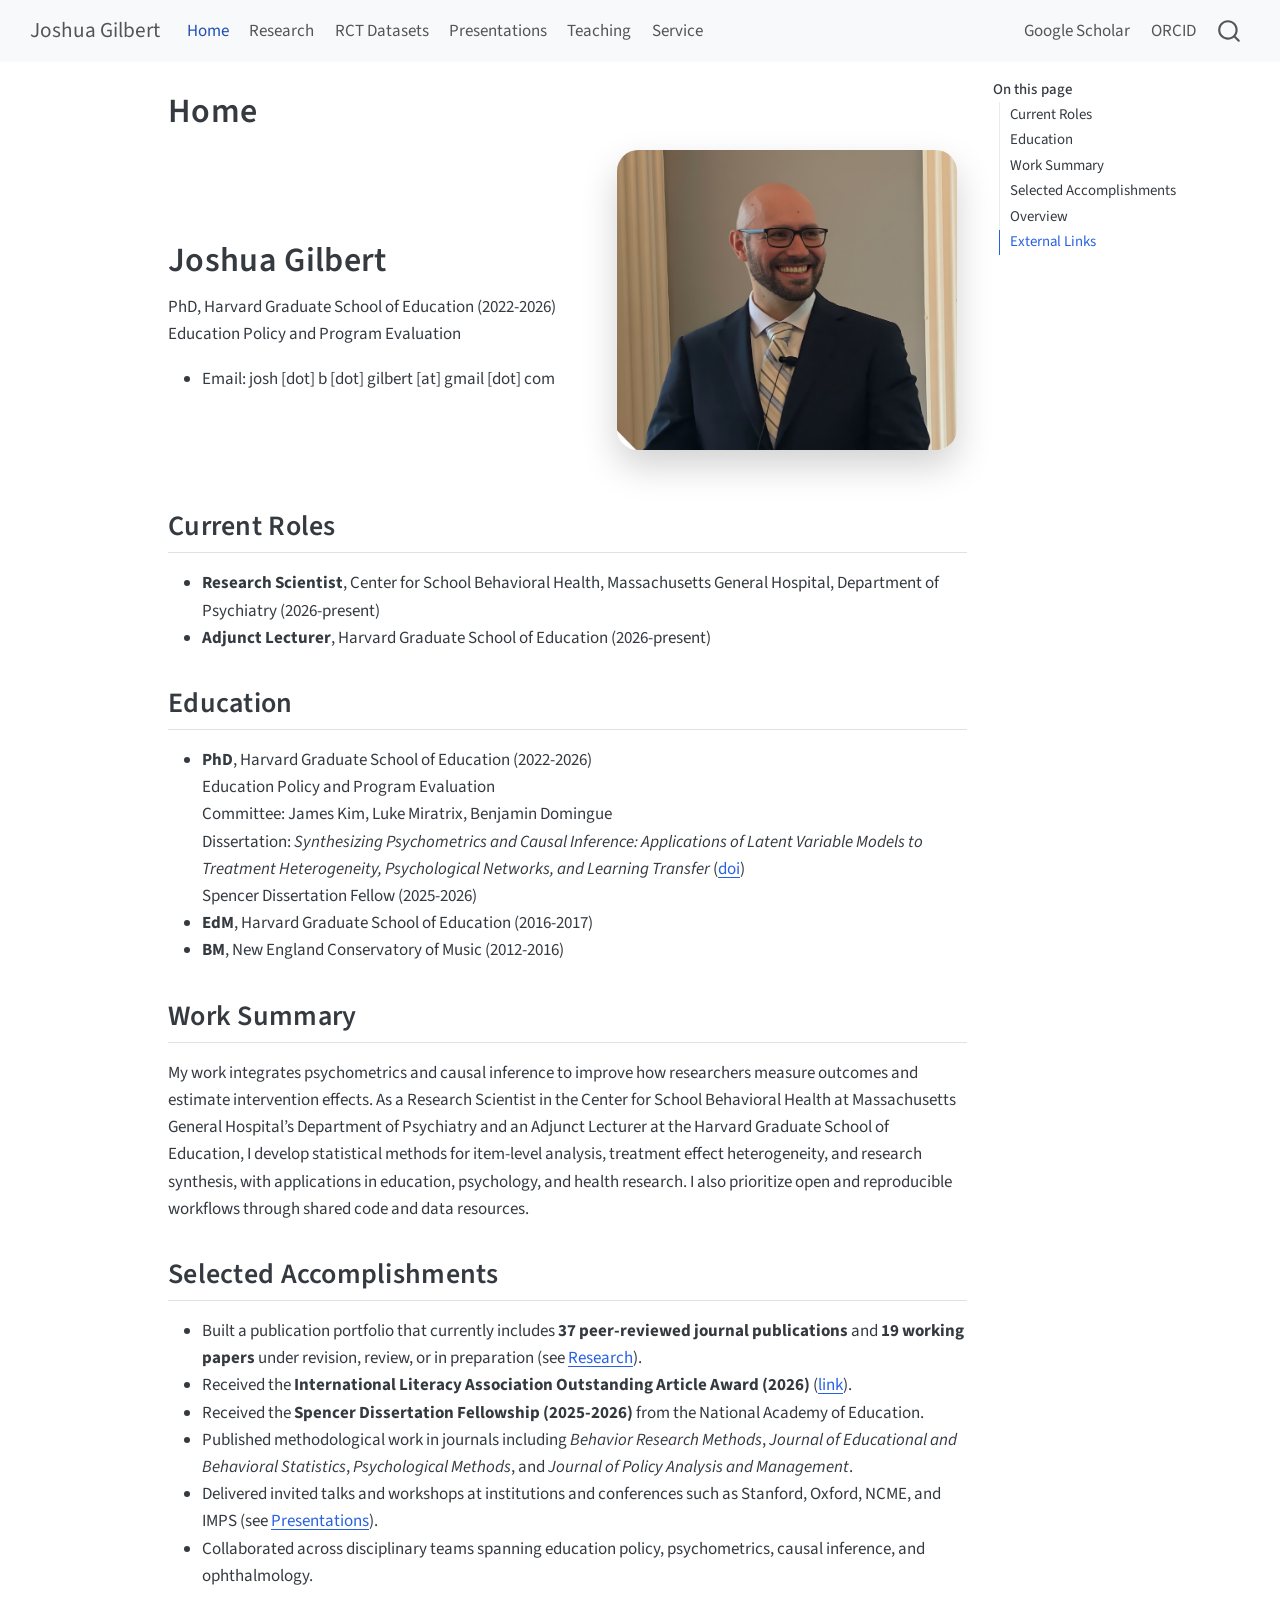
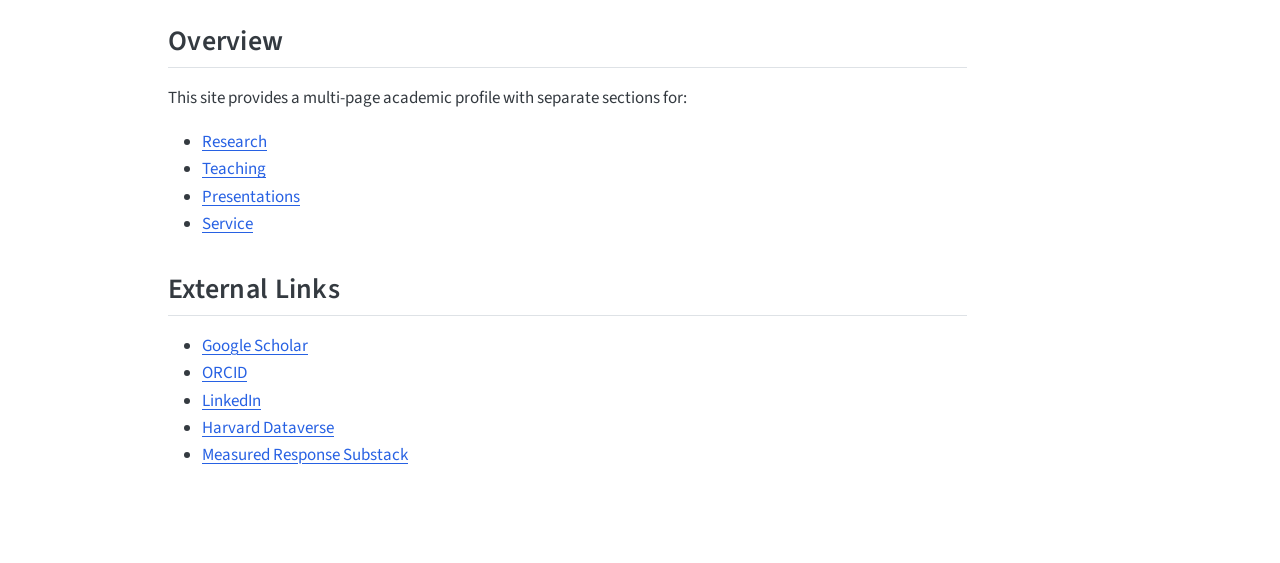
==== commit 50beffd2: "Update CV website and scholar metrics" ====
--- a/docs/index.html
+++ b/docs/index.html
@@ -2,7 +2,7 @@
 <html xmlns="http://www.w3.org/1999/xhtml" lang="en" xml:lang="en"><head>
 
 <meta charset="utf-8">
-<meta name="generator" content="quarto-1.9.38">
+<meta name="generator" content="quarto-1.9.37">
 
 <meta name="viewport" content="width=device-width, initial-scale=1.0, user-scalable=yes">
 
@@ -39,7 +39,7 @@
 <script src="site_libs/quarto-html/tippy.umd.min.js"></script>
 <script src="site_libs/quarto-html/anchor.min.js"></script>
 <link href="site_libs/quarto-html/tippy.css" rel="stylesheet">
-<link href="site_libs/quarto-html/quarto-syntax-highlighting-15634bcf2e68342d4ad2dfa704d543f6.css" rel="stylesheet" id="quarto-text-highlighting-styles">
+<link href="site_libs/quarto-html/quarto-syntax-highlighting-7f8f88aac4f3542376d5c11b86a4c14d.css" rel="stylesheet" id="quarto-text-highlighting-styles">
 <script src="site_libs/bootstrap/bootstrap.min.js"></script>
 <link href="site_libs/bootstrap/bootstrap-icons.css" rel="stylesheet">
 <link href="site_libs/bootstrap/bootstrap-158031087360bce0ff56dc785ce39e06.min.css" rel="stylesheet" append-hash="true" id="quarto-bootstrap" data-mode="light">
@@ -189,15 +189,14 @@
 <section id="current-roles" class="level2">
 <h2 class="anchored" data-anchor-id="current-roles">Current Roles</h2>
 <ul>
-<li><strong>Research Scientist</strong>, Center for School Behavioral Health, Massachusetts General Hospital (2026-present)</li>
+<li><strong>Research Scientist</strong>, Center for School Behavioral Health, Massachusetts General Hospital, Department of Psychiatry (2026-present)</li>
 <li><strong>Adjunct Lecturer</strong>, Harvard Graduate School of Education (2026-present)</li>
 </ul>
 </section>
 <section id="education" class="level2">
 <h2 class="anchored" data-anchor-id="education">Education</h2>
 <ul>
-<li><strong>PhD</strong>, Harvard Graduate School of Education (2022-2026)<br>
-Dissertation: <em>Synthesizing Psychometrics and Causal Inference: Applications of Latent Variable Models to Treatment Heterogeneity, Psychological Networks, and Learning Transfer</em> (<a href="https://search.proquest.com/dissertations-theses/synthesizing-psychometrics-causal-inference/docview/3351309392/se-2?accountid=11311">doi</a>)<br>
+<li><strong>PhD</strong>, Harvard Graduate School of Education (2022-2026)<br> Education Policy and Program Evaluation<br> Committee: James Kim, Luke Miratrix, Benjamin Domingue<br> Dissertation: <em>Synthesizing Psychometrics and Causal Inference: Applications of Latent Variable Models to Treatment Heterogeneity, Psychological Networks, and Learning Transfer</em> (<a href="https://search.proquest.com/dissertations-theses/synthesizing-psychometrics-causal-inference/docview/3351309392/se-2?accountid=11311">doi</a>)<br>
 Spencer Dissertation Fellow (2025-2026)</li>
 <li><strong>EdM</strong>, Harvard Graduate School of Education (2016-2017)</li>
 <li><strong>BM</strong>, New England Conservatory of Music (2012-2016)</li>
@@ -205,13 +204,13 @@
 </section>
 <section id="work-summary" class="level2">
 <h2 class="anchored" data-anchor-id="work-summary">Work Summary</h2>
-<p>My work integrates psychometrics and causal inference to improve how researchers measure outcomes and estimate intervention effects. As a Research Scientist at Massachusetts General Hospital’s Center for School Behavioral Health and an Adjunct Lecturer at the Harvard Graduate School of Education, I develop statistical methods for item-level analysis, treatment effect heterogeneity, and research synthesis, with applications in education, psychology, and health research. I also prioritize open and reproducible workflows through shared code and data resources.</p>
+<p>My work integrates psychometrics and causal inference to improve how researchers measure outcomes and estimate intervention effects. As a Research Scientist in the Center for School Behavioral Health at Massachusetts General Hospital’s Department of Psychiatry and an Adjunct Lecturer at the Harvard Graduate School of Education, I develop statistical methods for item-level analysis, treatment effect heterogeneity, and research synthesis, with applications in education, psychology, and health research. I also prioritize open and reproducible workflows through shared code and data resources.</p>
 </section>
 <section id="selected-accomplishments" class="level2">
 <h2 class="anchored" data-anchor-id="selected-accomplishments">Selected Accomplishments</h2>
 <ul>
-<li>Built a publication portfolio that currently includes <strong>35 peer-reviewed journal publications</strong> and <strong>19 working papers</strong> under revision, review, or in preparation (see <a href="./research.html">Research</a>).</li>
-<li>Received the <strong>International Literacy Association Outstanding Article Award (2026)</strong>.</li>
+<li>Built a publication portfolio that currently includes <strong>37 peer-reviewed journal publications</strong> and <strong>19 working papers</strong> under revision, review, or in preparation (see <a href="./research.html">Research</a>).</li>
+<li>Received the <strong>International Literacy Association Outstanding Article Award (2026)</strong> (<a href="https://www.literacyworldwide.org/get-involved/awards-recognition/awards-grants/outstanding-article-award-reading-research-quarterly">link</a>).</li>
 <li>Received the <strong>Spencer Dissertation Fellowship (2025-2026)</strong> from the National Academy of Education.</li>
 <li>Published methodological work in journals including <em>Behavior Research Methods</em>, <em>Journal of Educational and Behavioral Statistics</em>, <em>Psychological Methods</em>, and <em>Journal of Policy Analysis and Management</em>.</li>
 <li>Delivered invited talks and workshops at institutions and conferences such as Stanford, Oxford, NCME, and IMPS (see <a href="./presentations.html">Presentations</a>).</li>
--- a/docs/site_libs/quarto-html/quarto-syntax-highlighting-7f8f88aac4f3542376d5c11b86a4c14d.css
+++ b/docs/site_libs/quarto-html/quarto-syntax-highlighting-7f8f88aac4f3542376d5c11b86a4c14d.css
@@ -0,0 +1,236 @@
+/* quarto syntax highlight colors */
+:root {
+  --quarto-hl-ot-color: #003B4F;
+  --quarto-hl-at-color: #657422;
+  --quarto-hl-ss-color: #20794D;
+  --quarto-hl-an-color: #5E5E5E;
+  --quarto-hl-fu-color: #4758AB;
+  --quarto-hl-st-color: #20794D;
+  --quarto-hl-cf-color: #003B4F;
+  --quarto-hl-op-color: #5E5E5E;
+  --quarto-hl-er-color: #AD0000;
+  --quarto-hl-bn-color: #AD0000;
+  --quarto-hl-al-color: #AD0000;
+  --quarto-hl-va-color: #111111;
+  --quarto-hl-bu-color: inherit;
+  --quarto-hl-ex-color: inherit;
+  --quarto-hl-pp-color: #AD0000;
+  --quarto-hl-in-color: #5E5E5E;
+  --quarto-hl-vs-color: #20794D;
+  --quarto-hl-wa-color: #5E5E5E;
+  --quarto-hl-do-color: #5E5E5E;
+  --quarto-hl-im-color: #00769E;
+  --quarto-hl-ch-color: #20794D;
+  --quarto-hl-dt-color: #AD0000;
+  --quarto-hl-fl-color: #AD0000;
+  --quarto-hl-co-color: #5E5E5E;
+  --quarto-hl-cv-color: #5E5E5E;
+  --quarto-hl-cn-color: #8f5902;
+  --quarto-hl-sc-color: #5E5E5E;
+  --quarto-hl-dv-color: #AD0000;
+  --quarto-hl-kw-color: #003B4F;
+}
+
+/* other quarto variables */
+:root {
+  --quarto-font-monospace: SFMono-Regular, Menlo, Monaco, Consolas, "Liberation Mono", "Courier New", monospace;
+}
+
+/* syntax highlight based on Pandoc's rules */
+pre > code.sourceCode > span {
+  color: #003B4F;
+}
+
+code.sourceCode > span {
+  color: #003B4F;
+}
+
+div.sourceCode,
+div.sourceCode pre.sourceCode {
+  color: #003B4F;
+}
+
+/* Normal */
+code span {
+  color: #003B4F;
+}
+
+/* Alert */
+code span.al {
+  color: #AD0000;
+  font-style: inherit;
+}
+
+/* Annotation */
+code span.an {
+  color: #5E5E5E;
+  font-style: inherit;
+}
+
+/* Attribute */
+code span.at {
+  color: #657422;
+  font-style: inherit;
+}
+
+/* BaseN */
+code span.bn {
+  color: #AD0000;
+  font-style: inherit;
+}
+
+/* BuiltIn */
+code span.bu {
+  font-style: inherit;
+}
+
+/* ControlFlow */
+code span.cf {
+  color: #003B4F;
+  font-weight: bold;
+  font-style: inherit;
+}
+
+/* Char */
+code span.ch {
+  color: #20794D;
+  font-style: inherit;
+}
+
+/* Constant */
+code span.cn {
+  color: #8f5902;
+  font-style: inherit;
+}
+
+/* Comment */
+code span.co {
+  color: #5E5E5E;
+  font-style: inherit;
+}
+
+/* CommentVar */
+code span.cv {
+  color: #5E5E5E;
+  font-style: italic;
+}
+
+/* Documentation */
+code span.do {
+  color: #5E5E5E;
+  font-style: italic;
+}
+
+/* DataType */
+code span.dt {
+  color: #AD0000;
+  font-style: inherit;
+}
+
+/* DecVal */
+code span.dv {
+  color: #AD0000;
+  font-style: inherit;
+}
+
+/* Error */
+code span.er {
+  color: #AD0000;
+  font-style: inherit;
+}
+
+/* Extension */
+code span.ex {
+  font-style: inherit;
+}
+
+/* Float */
+code span.fl {
+  color: #AD0000;
+  font-style: inherit;
+}
+
+/* Function */
+code span.fu {
+  color: #4758AB;
+  font-style: inherit;
+}
+
+/* Import */
+code span.im {
+  color: #00769E;
+  font-style: inherit;
+}
+
+/* Information */
+code span.in {
+  color: #5E5E5E;
+  font-style: inherit;
+}
+
+/* Keyword */
+code span.kw {
+  color: #003B4F;
+  font-weight: bold;
+  font-style: inherit;
+}
+
+/* Operator */
+code span.op {
+  color: #5E5E5E;
+  font-style: inherit;
+}
+
+/* Other */
+code span.ot {
+  color: #003B4F;
+  font-style: inherit;
+}
+
+/* Preprocessor */
+code span.pp {
+  color: #AD0000;
+  font-style: inherit;
+}
+
+/* SpecialChar */
+code span.sc {
+  color: #5E5E5E;
+  font-style: inherit;
+}
+
+/* SpecialString */
+code span.ss {
+  color: #20794D;
+  font-style: inherit;
+}
+
+/* String */
+code span.st {
+  color: #20794D;
+  font-style: inherit;
+}
+
+/* Variable */
+code span.va {
+  color: #111111;
+  font-style: inherit;
+}
+
+/* VerbatimString */
+code span.vs {
+  color: #20794D;
+  font-style: inherit;
+}
+
+/* Warning */
+code span.wa {
+  color: #5E5E5E;
+  font-style: italic;
+}
+
+.prevent-inlining {
+  content: "</";
+}
+
+/*# sourceMappingURL=789ad8cd35626ba772517505b42a116e.css.map */
